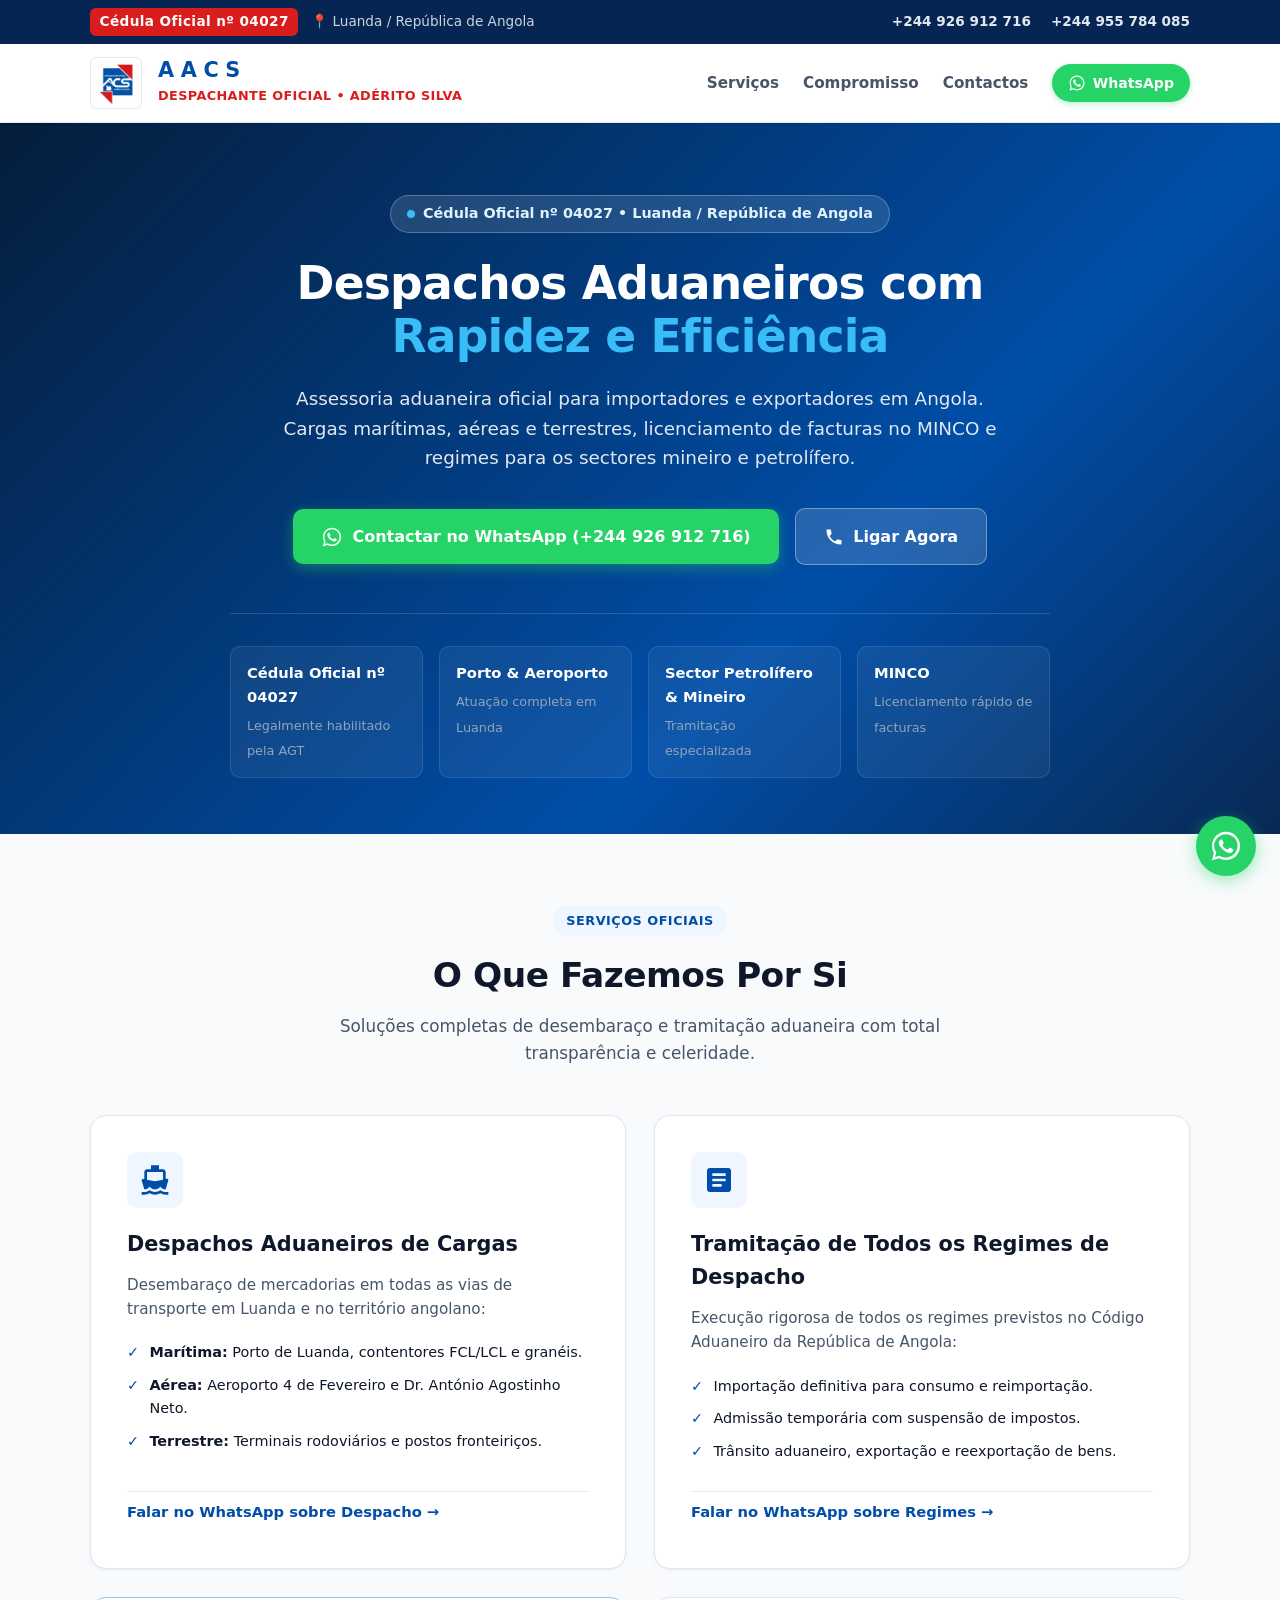
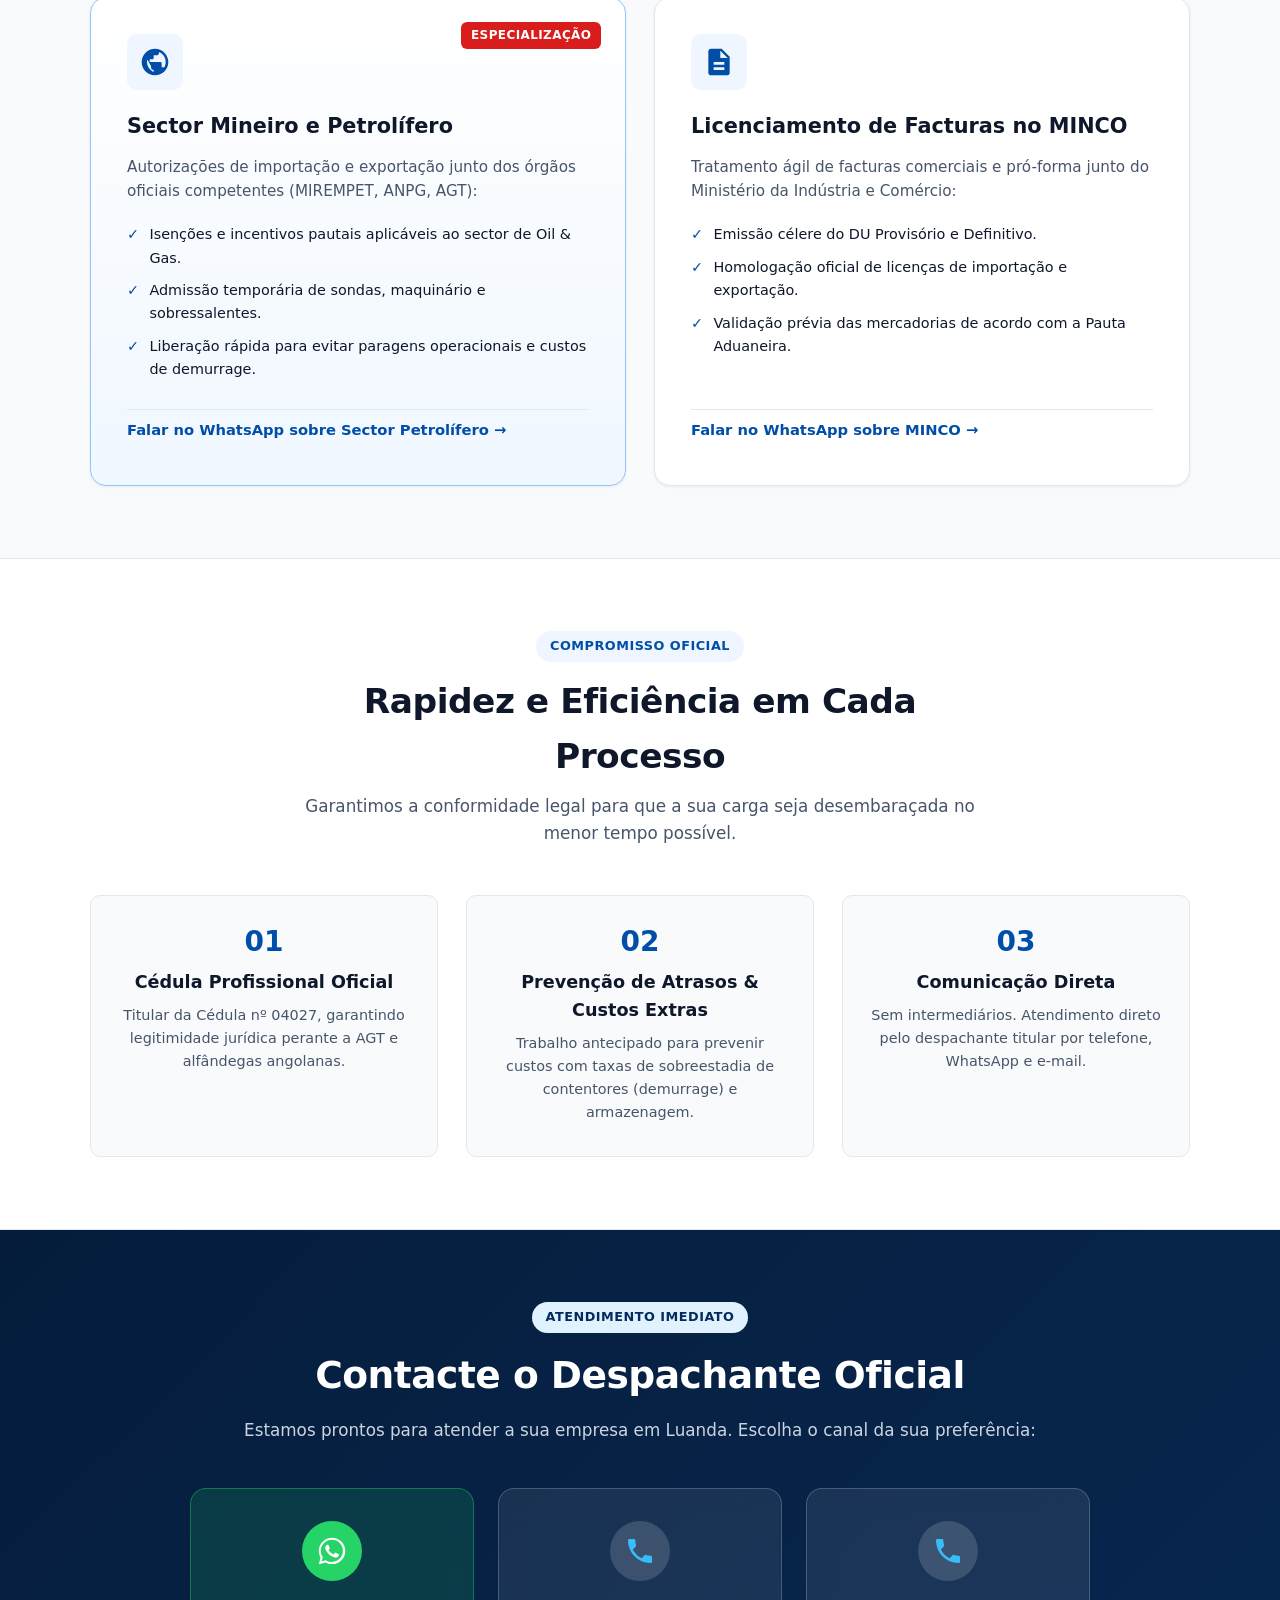
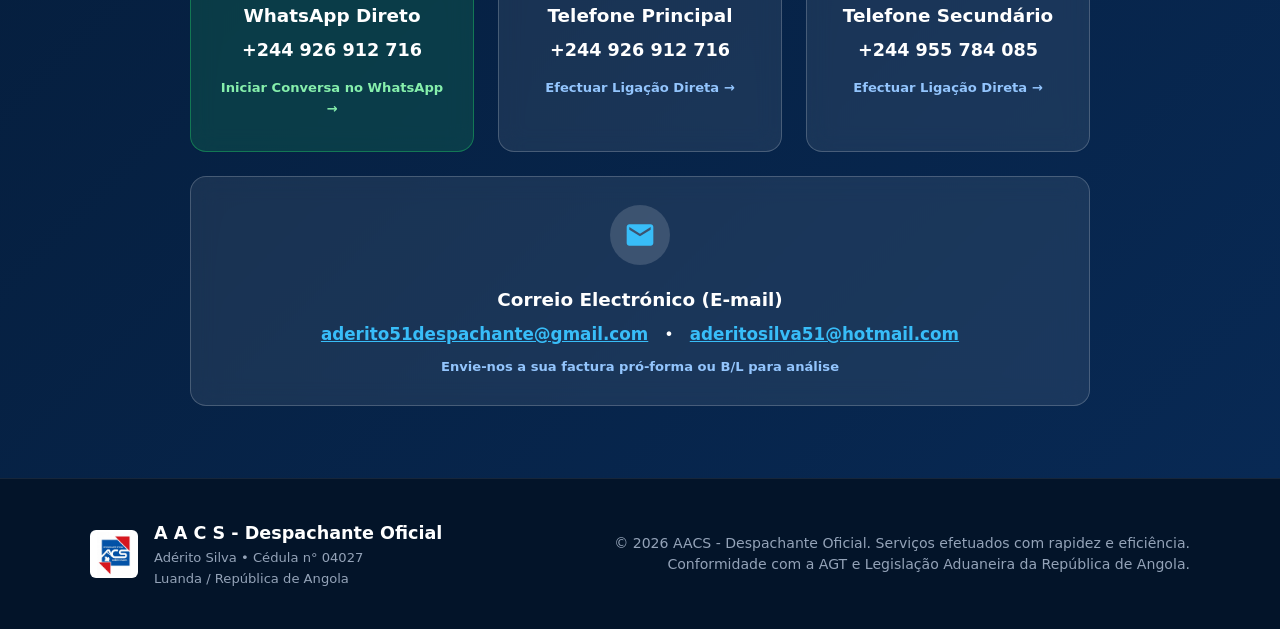
==== index.html @ 4095fba0 "Improve institutional site and mobile contact experience" ====
<!DOCTYPE html>
<html lang="pt-AO">
<head>
  <meta charset="UTF-8">
  <meta name="viewport" content="width=device-width, initial-scale=1.0">
  <meta http-equiv="X-UA-Compatible" content="IE=edge">
  
  <!-- SEO Meta Tags -->
  <title>AACS - Despachante Oficial Adérito Silva | Cédula nº 04027 | Luanda, Angola</title>
  <meta name="title" content="AACS - Despachante Oficial Adérito Silva | Cédula nº 04027 | Luanda, Angola">
  <meta name="description" content="AACS Despachante Oficial Adérito Silva (Cédula nº 04027) em Luanda, Angola. Despachos aduaneiros marítimos, aéreos e terrestres, licenciamento MINCO e sector petrolífero e mineiro. Serviços com rapidez e eficiência.">
  <meta name="keywords" content="despachante oficial luanda, despachante angola, aderito silva despachante, cedula 04027, desembaraço aduaneiro angola, licenciamento minco luanda, despacho maritimo porto luanda, despacho aereo luanda, sector petrolifero angola">
  <meta name="author" content="Adérito Silva - Despachante Oficial">
  <meta name="robots" content="index, follow">
  <meta name="theme-color" content="#072552">
  <link rel="canonical" href="https://aderitodespachante.vercel.app/">

  <!-- Open Graph / WhatsApp Preview -->
  <meta property="og:type" content="business.business">
  <meta property="og:url" content="https://aderitodespachante.vercel.app/">
  <meta property="og:title" content="AACS - Despachante Oficial Adérito Silva | Cédula nº 04027">
  <meta property="og:description" content="Despachos aduaneiros marítimos, aéreos e terrestres, licenciamento de facturas no MINCO e sector mineiro e petrolífero em Luanda, Angola.">
  <meta property="og:image" content="https://aderitodespachante.vercel.app/assets/images/logo.png">
  <meta property="og:image:alt" content="Logotipo AACS - Despachante Oficial Adérito Silva">
  <meta property="og:locale" content="pt_AO">

  <!-- Twitter / X Preview -->
  <meta name="twitter:card" content="summary_large_image">
  <meta name="twitter:title" content="AACS - Despachante Oficial Adérito Silva | Cédula nº 04027">
  <meta name="twitter:description" content="Despachos aduaneiros, licenciamento MINCO e apoio aos sectores mineiro e petrolífero em Angola.">
  <meta name="twitter:image" content="https://aderitodespachante.vercel.app/assets/images/logo.png">

  <!-- Favicon -->
  <link rel="icon" type="image/png" sizes="32x32" href="assets/images/favicon.png">
  <link rel="apple-touch-icon" sizes="180x180" href="assets/images/logo-192.png">

  <!-- Stylesheet -->
  <link rel="stylesheet" href="assets/css/styles.css">
  <script src="assets/js/main.js" defer></script>

  <!-- Schema.org JSON-LD for Local Search Ranking -->
  <script type="application/ld+json">
  {
    "@context": "https://schema.org",
    "@type": "ProfessionalService",
    "name": "AACS - Despachante Oficial Adérito Silva",
    "image": "https://aderitodespachante.vercel.app/assets/images/logo.png",
    "logo": "https://aderitodespachante.vercel.app/assets/images/logo.png",
    "@id": "https://aderitodespachante.vercel.app/#organization",
    "url": "https://aderitodespachante.vercel.app/",
    "telephone": ["+244926912716", "+244955784085"],
    "email": ["aderito51despachante@gmail.com", "aderitosilva51@hotmail.com"],
    "address": {
      "@type": "PostalAddress",
      "addressLocality": "Luanda",
      "addressCountry": "AO"
    },
    "hasCredential": {
      "@type": "EducationalOccupationalCredential",
      "credentialCategory": "Cédula Profissional Oficial de Despachante Aduaneiro",
      "identifier": "04027"
    }
  }
  </script>
</head>
<body>

  <a class="skip-link" href="#conteudo">Saltar para o conteúdo principal</a>

  <!-- Top Credential Bar -->
  <div class="top-bar">
    <div class="container">
      <div class="top-bar-left">
        <span class="badge-cedula">Cédula Oficial nº 04027</span>
        <span class="location-tag">📍 Luanda / República de Angola</span>
      </div>
      <div class="top-bar-right">
        <a href="tel:+244926912716" class="top-phone">+244 926 912 716</a>
        <a href="tel:+244955784085" class="top-phone">+244 955 784 085</a>
      </div>
    </div>
  </div>

  <!-- Header -->
  <header class="site-header">
    <div class="container">
      <div class="brand">
        <img src="assets/images/logo.png" alt="AACS Despachante Oficial" class="brand-logo">
        <div class="brand-text">
          <h1>A A C S</h1>
          <span class="brand-sub">Despachante Oficial • Adérito Silva</span>
        </div>
      </div>

      <nav class="nav" aria-label="Navegação principal">
        <a href="#servicos">Serviços</a>
        <a href="#diferenciais">Compromisso</a>
        <a href="#contactos">Contactos</a>
        <a href="https://wa.me/244926912716?text=Ol%C3%A1%20Sr.%20Ad%C3%A9rito%20Silva,%20gostaria%20de%20solicitar%20os%20seus%20servi%C3%A7os%20de%20despachante%20oficial." target="_blank" class="btn-whatsapp-nav" rel="noopener">
          <svg width="18" height="18" viewBox="0 0 24 24" fill="currentColor"><path d="M12.04 2c-5.46 0-9.91 4.45-9.91 9.91 0 1.75.46 3.45 1.32 4.95L2.05 22l5.25-1.38c1.45.79 3.08 1.21 4.74 1.21 5.46 0 9.91-4.45 9.91-9.91 0-2.65-1.03-5.14-2.9-7.01A9.816 9.816 0 0012.04 2zM12 20.25c-1.5 0-2.98-.4-4.28-1.16l-.31-.18-3.18.83.85-3.1-.2-.32a8.214 8.214 0 01-1.26-4.41c0-4.57 3.72-8.29 8.29-8.29 2.21 0 4.29.86 5.86 2.42 1.56 1.57 2.42 3.65 2.42 5.86 0 4.58-3.72 8.29-8.29 8.29zm4.55-6.2c-.25-.12-1.47-.72-1.7-.81-.23-.08-.39-.12-.56.12-.17.25-.64.81-.79.97-.14.17-.29.19-.54.06-.25-.12-1.05-.39-2-1.23-.74-.66-1.24-1.47-1.39-1.72-.14-.25-.02-.38.11-.51.11-.11.25-.29.37-.43.12-.14.17-.25.25-.41.08-.17.04-.31-.02-.43s-.56-1.34-.76-1.84c-.2-.48-.41-.42-.56-.43h-.48c-.17 0-.44.06-.67.31-.23.25-.88.86-.88 2.1 0 1.24.9 2.44 1.03 2.61.12.17 1.78 2.71 4.3 3.8.6.26 1.07.41 1.44.53.6.19 1.15.16 1.58.1.48-.07 1.47-.6 1.68-1.18.21-.58.21-1.07.15-1.18-.06-.11-.23-.17-.48-.29z"/></svg>
          <span>WhatsApp</span>
        </a>
      </nav>
    </div>
  </header>

  <!-- Hero Section: Direto, Oficial e Objetivo -->
  <main id="conteudo">
  <section class="hero">
    <div class="container hero-container">
      <div class="hero-badge">
        <span class="dot"></span> Cédula Oficial nº 04027 • Luanda / República de Angola
      </div>
      <h2 class="hero-title">
        Despachos Aduaneiros com <span class="highlight">Rapidez e Eficiência</span>
      </h2>
      <p class="hero-subtitle">
        Assessoria aduaneira oficial para importadores e exportadores em Angola. Cargas marítimas, aéreas e terrestres, licenciamento de facturas no MINCO e regimes para os sectores mineiro e petrolífero.
      </p>

      <!-- Immediate Contact Action Buttons -->
      <div class="hero-buttons">
        <a href="https://wa.me/244926912716?text=Ol%C3%A1%20Sr.%20Ad%C3%A9rito,%20gostaria%20de%20tratar%20de%20um%20despacho%20aduaneiro." target="_blank" class="btn btn-whatsapp" rel="noopener">
          <svg width="22" height="22" viewBox="0 0 24 24" fill="currentColor"><path d="M12.04 2c-5.46 0-9.91 4.45-9.91 9.91 0 1.75.46 3.45 1.32 4.95L2.05 22l5.25-1.38c1.45.79 3.08 1.21 4.74 1.21 5.46 0 9.91-4.45 9.91-9.91 0-2.65-1.03-5.14-2.9-7.01A9.816 9.816 0 0012.04 2zM12 20.25c-1.5 0-2.98-.4-4.28-1.16l-.31-.18-3.18.83.85-3.1-.2-.32a8.214 8.214 0 01-1.26-4.41c0-4.57 3.72-8.29 8.29-8.29 2.21 0 4.29.86 5.86 2.42 1.56 1.57 2.42 3.65 2.42 5.86 0 4.58-3.72 8.29-8.29 8.29zm4.55-6.2c-.25-.12-1.47-.72-1.7-.81-.23-.08-.39-.12-.56.12-.17.25-.64.81-.79.97-.14.17-.29.19-.54.06-.25-.12-1.05-.39-2-1.23-.74-.66-1.24-1.47-1.39-1.72-.14-.25-.02-.38.11-.51.11-.11.25-.29.37-.43.12-.14.17-.25.25-.41.08-.17.04-.31-.02-.43s-.56-1.34-.76-1.84c-.2-.48-.41-.42-.56-.43h-.48c-.17 0-.44.06-.67.31-.23.25-.88.86-.88 2.1 0 1.24.9 2.44 1.03 2.61.12.17 1.78 2.71 4.3 3.8.6.26 1.07.41 1.44.53.6.19 1.15.16 1.58.1.48-.07 1.47-.6 1.68-1.18.21-.58.21-1.07.15-1.18-.06-.11-.23-.17-.48-.29z"/></svg>
          <span>Contactar no WhatsApp (+244 926 912 716)</span>
        </a>
        <a href="tel:+244926912716" class="btn btn-call">
          <svg width="20" height="20" viewBox="0 0 24 24" fill="currentColor"><path d="M6.62 10.79a15.053 15.053 0 006.59 6.59l2.2-2.2c.27-.27.67-.36 1.02-.24 1.12.37 2.33.57 3.57.57.55 0 1 .45 1 1V20c0 .55-.45 1-1 1-9.39 0-17-7.61-17-17 0-.55.45-1 1-1h3.5c.55 0 1 .45 1 1 0 1.25.2 2.45.57 3.57.11.35.03.74-.25 1.02l-2.2 2.2z"/></svg>
          <span>Ligar Agora</span>
        </a>
      </div>

      <!-- Quick Trust Indicators -->
      <div class="hero-features-bar">
        <div class="feat-item">
          <strong>Cédula Oficial nº 04027</strong>
          <span>Legalmente habilitado pela AGT</span>
        </div>
        <div class="feat-item">
          <strong>Porto & Aeroporto</strong>
          <span>Atuação completa em Luanda</span>
        </div>
        <div class="feat-item">
          <strong>Sector Petrolífero & Mineiro</strong>
          <span>Tramitação especializada</span>
        </div>
        <div class="feat-item">
          <strong>MINCO</strong>
          <span>Licenciamento rápido de facturas</span>
        </div>
      </div>
    </div>
  </section>

  <!-- Serviços Oficiais -->
  <section id="servicos" class="services">
    <div class="container">
      <div class="section-title-wrap">
        <span class="tag">Serviços Oficiais</span>
        <h2>O Que Fazemos Por Si</h2>
        <p>Soluções completas de desembaraço e tramitação aduaneira com total transparência e celeridade.</p>
      </div>

      <div class="services-grid">
        <!-- 1. Despachos Aduaneiros de Cargas -->
        <div class="service-card">
          <div class="icon-box">
            <svg width="32" height="32" viewBox="0 0 24 24" fill="currentColor"><path d="M20 21c-1.39 0-2.78-.47-4-1.32-2.44 1.71-5.56 1.71-8 0C6.78 20.53 5.39 21 4 21H2v2h2c1.38 0 2.74-.35 4-.99 2.52 1.29 5.48 1.29 8 0 1.26.65 2.62.99 4 .99h2v-2h-2zM3.95 19H4c1.6 0 3.02-.88 4-2 .98 1.12 2.4 2 4 2s3.02-.88 4-2c.98 1.12 2.4 2 4 2h.05l1.89-6.68c.08-.26.06-.54-.06-.78s-.34-.42-.6-.47L20 11V6c0-1.1-.9-2-2-2h-3V1H9v3H6c-1.1 0-2 .9-2 2v5l-1.28.27c-.26.05-.48.23-.6.47s-.14.52-.06.78L3.95 19zM6 6h12v5.77l-6 1.2-6-1.2V6z"/></svg>
          </div>
          <h3>Despachos Aduaneiros de Cargas</h3>
          <p>
            Desembaraço de mercadorias em todas as vias de transporte em Luanda e no território angolano:
          </p>
          <ul class="check-list">
            <li><strong>Marítima:</strong> Porto de Luanda, contentores FCL/LCL e granéis.</li>
            <li><strong>Aérea:</strong> Aeroporto 4 de Fevereiro e Dr. António Agostinho Neto.</li>
            <li><strong>Terrestre:</strong> Terminais rodoviários e postos fronteiriços.</li>
          </ul>
          <a href="https://wa.me/244926912716?text=Ol%C3%A1%20Sr.%20Ad%C3%A9rito,%20preciso%20de%20despacho%20aduaneiro%20de%20carga." target="_blank" class="card-btn-whatsapp" rel="noopener">
            Falar no WhatsApp sobre Despacho &rarr;
          </a>
        </div>

        <!-- 2. Tramitação de Todos os Regimes -->
        <div class="service-card">
          <div class="icon-box">
            <svg width="32" height="32" viewBox="0 0 24 24" fill="currentColor"><path d="M19 3H5c-1.1 0-2 .9-2 2v14c0 1.1.9 2 2 2h14c1.1 0 2-.9 2-2V5c0-1.1-.9-2-2-2zm-5 14H7v-2h7v2zm3-4H7v-2h10v2zm0-4H7V7h10v2z"/></svg>
          </div>
          <h3>Tramitação de Todos os Regimes de Despacho</h3>
          <p>
            Execução rigorosa de todos os regimes previstos no Código Aduaneiro da República de Angola:
          </p>
          <ul class="check-list">
            <li>Importação definitiva para consumo e reimportação.</li>
            <li>Admissão temporária com suspensão de impostos.</li>
            <li>Trânsito aduaneiro, exportação e reexportação de bens.</li>
          </ul>
          <a href="https://wa.me/244926912716?text=Ol%C3%A1%20Sr.%20Ad%C3%A9rito,%20gostaria%20de%20orienta%C3%A7%C3%A3o%20sobre%20regimes%20aduaneiros." target="_blank" class="card-btn-whatsapp" rel="noopener">
            Falar no WhatsApp sobre Regimes &rarr;
          </a>
        </div>

        <!-- 3. Autorizações de Importação e Exportação (Sector Mineiro e Petrolífero) -->
        <div class="service-card featured">
          <div class="icon-box">
            <svg width="32" height="32" viewBox="0 0 24 24" fill="currentColor"><path d="M12 2C6.48 2 2 6.48 2 12s4.48 10 10 10 10-4.48 10-10S17.52 2 12 2zm1 17.93c-3.95-.49-7-3.85-7-7.93 0-.62.08-1.21.21-1.79L9 15v1c0 1.1.9 2 2 2v1.93zm6.9-2.54c-.26-.81-1-1.39-1.9-1.39h-1v-3c0-.55-.45-1-1-1H8v-2h2c.55 0 1-.45 1-1V7h2c1.1 0 2-.9 2-2v-.41c2.93 1.19 5 4.06 5 7.41 0 2.08-.8 3.97-2.1 5.39z"/></svg>
          </div>
          <span class="badge-featured">Especialização</span>
          <h3>Sector Mineiro e Petrolífero</h3>
          <p>
            Autorizações de importação e exportação junto dos órgãos oficiais competentes (MIREMPET, ANPG, AGT):
          </p>
          <ul class="check-list">
            <li>Isenções e incentivos pautais aplicáveis ao sector de Oil & Gas.</li>
            <li>Admissão temporária de sondas, maquinário e sobressalentes.</li>
            <li>Liberação rápida para evitar paragens operacionais e custos de demurrage.</li>
          </ul>
          <a href="https://wa.me/244926912716?text=Ol%C3%A1%20Sr.%20Ad%C3%A9rito,%20preciso%20de%20apoio%20aduaneiro%20para%20o%20sector%20petrol%C3%ADfero/mineiro." target="_blank" class="card-btn-whatsapp" rel="noopener">
            Falar no WhatsApp sobre Sector Petrolífero &rarr;
          </a>
        </div>

        <!-- 4. Licenciamento de Facturas no MINCO -->
        <div class="service-card">
          <div class="icon-box">
            <svg width="32" height="32" viewBox="0 0 24 24" fill="currentColor"><path d="M14 2H6c-1.1 0-1.99.9-1.99 2L4 20c0 1.1.89 2 1.99 2H18c1.1 0 2-.9 2-2V8l-6-6zm2 16H8v-2h8v2zm0-4H8v-2h8v2zm-3-5V3.5L18.5 9H13z"/></svg>
          </div>
          <h3>Licenciamento de Facturas no MINCO</h3>
          <p>
            Tratamento ágil de facturas comerciais e pró-forma junto do Ministério da Indústria e Comércio:
          </p>
          <ul class="check-list">
            <li>Emissão célere do DU Provisório e Definitivo.</li>
            <li>Homologação oficial de licenças de importação e exportação.</li>
            <li>Validação prévia das mercadorias de acordo com a Pauta Aduaneira.</li>
          </ul>
          <a href="https://wa.me/244926912716?text=Ol%C3%A1%20Sr.%20Ad%C3%A9rito,%20preciso%20de%20licenciar%20uma%20factura%20no%20MINCO." target="_blank" class="card-btn-whatsapp" rel="noopener">
            Falar no WhatsApp sobre MINCO &rarr;
          </a>
        </div>
      </div>
    </div>
  </section>

  <!-- Diferenciais / Compromisso com o Cliente -->
  <section id="diferenciais" class="commitment">
    <div class="container">
      <div class="section-title-wrap">
        <span class="tag">Compromisso Oficial</span>
        <h2>Rapidez e Eficiência em Cada Processo</h2>
        <p>Garantimos a conformidade legal para que a sua carga seja desembaraçada no menor tempo possível.</p>
      </div>

      <div class="commitment-grid">
        <div class="commit-item">
          <div class="num">01</div>
          <h4>Cédula Profissional Oficial</h4>
          <p>Titular da Cédula nº 04027, garantindo legitimidade jurídica perante a AGT e alfândegas angolanas.</p>
        </div>
        <div class="commit-item">
          <div class="num">02</div>
          <h4>Prevenção de Atrasos & Custos Extras</h4>
          <p>Trabalho antecipado para prevenir custos com taxas de sobreestadia de contentores (demurrage) e armazenagem.</p>
        </div>
        <div class="commit-item">
          <div class="num">03</div>
          <h4>Comunicação Direta</h4>
          <p>Sem intermediários. Atendimento direto pelo despachante titular por telefone, WhatsApp e e-mail.</p>
        </div>
      </div>
    </div>
  </section>

  <!-- Contactos Diretos -->
  <section id="contactos" class="contact-section">
    <div class="container">
      <div class="contact-box">
        <span class="tag-white">Atendimento Imediato</span>
        <h2>Contacte o Despachante Oficial</h2>
        <p class="contact-sub">
          Estamos prontos para atender a sua empresa em Luanda. Escolha o canal da sua preferência:
        </p>

        <div class="contact-cards-grid">
          <!-- WhatsApp Card -->
          <a href="https://wa.me/244926912716?text=Ol%C3%A1%20Sr.%20Ad%C3%A9rito,%20gostaria%20de%20solicitar%20os%20seus%20servi%C3%A7os%20de%20despachante." target="_blank" class="contact-card card-wa" rel="noopener">
            <div class="c-icon">
              <svg width="32" height="32" viewBox="0 0 24 24" fill="currentColor"><path d="M12.04 2c-5.46 0-9.91 4.45-9.91 9.91 0 1.75.46 3.45 1.32 4.95L2.05 22l5.25-1.38c1.45.79 3.08 1.21 4.74 1.21 5.46 0 9.91-4.45 9.91-9.91 0-2.65-1.03-5.14-2.9-7.01A9.816 9.816 0 0012.04 2zM12 20.25c-1.5 0-2.98-.4-4.28-1.16l-.31-.18-3.18.83.85-3.1-.2-.32a8.214 8.214 0 01-1.26-4.41c0-4.57 3.72-8.29 8.29-8.29 2.21 0 4.29.86 5.86 2.42 1.56 1.57 2.42 3.65 2.42 5.86 0 4.58-3.72 8.29-8.29 8.29zm4.55-6.2c-.25-.12-1.47-.72-1.7-.81-.23-.08-.39-.12-.56.12-.17.25-.64.81-.79.97-.14.17-.29.19-.54.06-.25-.12-1.05-.39-2-1.23-.74-.66-1.24-1.47-1.39-1.72-.14-.25-.02-.38.11-.51.11-.11.25-.29.37-.43.12-.14.17-.25.25-.41.08-.17.04-.31-.02-.43s-.56-1.34-.76-1.84c-.2-.48-.41-.42-.56-.43h-.48c-.17 0-.44.06-.67.31-.23.25-.88.86-.88 2.1 0 1.24.9 2.44 1.03 2.61.12.17 1.78 2.71 4.3 3.8.6.26 1.07.41 1.44.53.6.19 1.15.16 1.58.1.48-.07 1.47-.6 1.68-1.18.21-.58.21-1.07.15-1.18-.06-.11-.23-.17-.48-.29z"/></svg>
            </div>
            <h4>WhatsApp Direto</h4>
            <span class="c-val">+244 926 912 716</span>
            <span class="c-action">Iniciar Conversa no WhatsApp &rarr;</span>
          </a>

          <!-- Telefone Principal -->
          <a href="tel:+244926912716" class="contact-card">
            <div class="c-icon">
              <svg width="32" height="32" viewBox="0 0 24 24" fill="currentColor"><path d="M6.62 10.79a15.053 15.053 0 006.59 6.59l2.2-2.2c.27-.27.67-.36 1.02-.24 1.12.37 2.33.57 3.57.57.55 0 1 .45 1 1V20c0 .55-.45 1-1 1-9.39 0-17-7.61-17-17 0-.55.45-1 1-1h3.5c.55 0 1 .45 1 1 0 1.25.2 2.45.57 3.57.11.35.03.74-.25 1.02l-2.2 2.2z"/></svg>
            </div>
            <h4>Telefone Principal</h4>
            <span class="c-val">+244 926 912 716</span>
            <span class="c-action">Efectuar Ligação Direta &rarr;</span>
          </a>

          <!-- Telefone Secundário -->
          <a href="tel:+244955784085" class="contact-card">
            <div class="c-icon">
              <svg width="32" height="32" viewBox="0 0 24 24" fill="currentColor"><path d="M6.62 10.79a15.053 15.053 0 006.59 6.59l2.2-2.2c.27-.27.67-.36 1.02-.24 1.12.37 2.33.57 3.57.57.55 0 1 .45 1 1V20c0 .55-.45 1-1 1-9.39 0-17-7.61-17-17 0-.55.45-1 1-1h3.5c.55 0 1 .45 1 1 0 1.25.2 2.45.57 3.57.11.35.03.74-.25 1.02l-2.2 2.2z"/></svg>
            </div>
            <h4>Telefone Secundário</h4>
            <span class="c-val">+244 955 784 085</span>
            <span class="c-action">Efectuar Ligação Direta &rarr;</span>
          </a>

          <!-- E-mails -->
          <div class="contact-card full-width">
            <div class="c-icon">
              <svg width="32" height="32" viewBox="0 0 24 24" fill="currentColor"><path d="M20 4H4c-1.1 0-1.99.9-1.99 2L2 18c0 1.1.9 2 2 2h16c1.1 0 2-.9 2-2V6c0-1.1-.9-2-2-2zm0 4l-8 5-8-5V6l8 5 8-5v2z"/></svg>
            </div>
            <h4>Correio Electrónico (E-mail)</h4>
            <div class="email-links">
              <a href="mailto:aderito51despachante@gmail.com">aderito51despachante@gmail.com</a>
              <span>•</span>
              <a href="mailto:aderitosilva51@hotmail.com">aderitosilva51@hotmail.com</a>
            </div>
            <span class="c-action">Envie-nos a sua factura pró-forma ou B/L para análise</span>
          </div>
        </div>
      </div>
    </div>
  </section>
  </main>

  <!-- Footer -->
  <footer class="footer">
    <div class="container footer-content">
      <div class="footer-brand">
        <img src="assets/images/logo.png" alt="AACS" class="footer-logo">
        <div>
          <h3>A A C S - Despachante Oficial</h3>
          <p>Adérito Silva • Cédula n° 04027</p>
          <p>Luanda / República de Angola</p>
        </div>
      </div>
      <div class="footer-copy">
        <p>&copy; 2026 AACS - Despachante Oficial. Serviços efetuados com rapidez e eficiência.</p>
        <p>Conformidade com a AGT e Legislação Aduaneira da República de Angola.</p>
      </div>
    </div>
  </footer>

  <!-- Floating WhatsApp Action Button -->
  <a href="https://wa.me/244926912716?text=Ol%C3%A1%20Sr.%20Ad%C3%A9rito,%20gostaria%20de%20informa%C3%A7%C3%B5es%20sobre%20despacho%20aduaneiro." target="_blank" class="float-wa" aria-label="WhatsApp Despachante Oficial" rel="noopener">
    <svg width="34" height="34" viewBox="0 0 24 24" fill="currentColor"><path d="M12.04 2c-5.46 0-9.91 4.45-9.91 9.91 0 1.75.46 3.45 1.32 4.95L2.05 22l5.25-1.38c1.45.79 3.08 1.21 4.74 1.21 5.46 0 9.91-4.45 9.91-9.91 0-2.65-1.03-5.14-2.9-7.01A9.816 9.816 0 0012.04 2zM12 20.25c-1.5 0-2.98-.4-4.28-1.16l-.31-.18-3.18.83.85-3.1-.2-.32a8.214 8.214 0 01-1.26-4.41c0-4.57 3.72-8.29 8.29-8.29 2.21 0 4.29.86 5.86 2.42 1.56 1.57 2.42 3.65 2.42 5.86 0 4.58-3.72 8.29-8.29 8.29zm4.55-6.2c-.25-.12-1.47-.72-1.7-.81-.23-.08-.39-.12-.56.12-.17.25-.64.81-.79.97-.14.17-.29.19-.54.06-.25-.12-1.05-.39-2-1.23-.74-.66-1.24-1.47-1.39-1.72-.14-.25-.02-.38.11-.51.11-.11.25-.29.37-.43.12-.14.17-.25.25-.41.08-.17.04-.31-.02-.43s-.56-1.34-.76-1.84c-.2-.48-.41-.42-.56-.43h-.48c-.17 0-.44.06-.67.31-.23.25-.88.86-.88 2.1 0 1.24.9 2.44 1.03 2.61.12.17 1.78 2.71 4.3 3.8.6.26 1.07.41 1.44.53.6.19 1.15.16 1.58.1.48-.07 1.47-.6 1.68-1.18.21-.58.21-1.07.15-1.18-.06-.11-.23-.17-.48-.29z"/></svg>
    <span class="float-tooltip">Falar com o Despachante</span>
  </a>

</body>
</html>
---- assets/css/styles.css ----
/* ==========================================================================
   AACS - Despachante Oficial (Adérito Silva) - Cédula nº 04027
   Design Limpo, Executivo, Rápido e Focado em Contratação Direta
   ========================================================================== */

:root {
  --primary: #004ea8;
  --primary-dark: #072552;
  --primary-light: #eff6ff;
  --accent-red: #d91d1d;
  --whatsapp: #25d366;
  --whatsapp-hover: #1eb857;
  
  --text-main: #0f172a;
  --text-muted: #475569;
  --text-light: #64748b;
  
  --bg-page: #f8fafc;
  --bg-card: #ffffff;
  --border: #e2e8f0;
  
  --shadow-sm: 0 1px 3px rgba(0, 0, 0, 0.07);
  --shadow-md: 0 4px 6px -1px rgba(0, 0, 0, 0.08), 0 2px 4px -2px rgba(0, 0, 0, 0.06);
  --shadow-lg: 0 10px 15px -3px rgba(0, 0, 0, 0.08), 0 4px 6px -4px rgba(0, 0, 0, 0.05);
  
  --radius-sm: 6px;
  --radius-md: 10px;
  --radius-lg: 16px;
  --radius-full: 9999px;
  
  --font-family: system-ui, -apple-system, BlinkMacSystemFont, 'Segoe UI', Roboto, Helvetica, Arial, sans-serif;
  --transition: all 0.2s ease-in-out;
}

*, *::before, *::after {
  box-sizing: border-box;
  margin: 0;
  padding: 0;
}

html {
  scroll-behavior: smooth;
  font-size: 16px;
}

body {
  font-family: var(--font-family);
  background-color: var(--bg-page);
  color: var(--text-main);
  line-height: 1.6;
  -webkit-font-smoothing: antialiased;
}

.skip-link {
  position: fixed;
  top: 0.75rem;
  left: 0.75rem;
  z-index: 10000;
  padding: 0.65rem 1rem;
  border-radius: var(--radius-sm);
  background: #ffffff;
  color: var(--primary-dark);
  font-weight: 700;
  box-shadow: var(--shadow-md);
  transform: translateY(-150%);
  transition: transform 0.2s ease;
}

.skip-link:focus {
  transform: translateY(0);
}

a:focus-visible {
  outline: 3px solid #fbbf24;
  outline-offset: 3px;
}

a {
  color: inherit;
  text-decoration: none;
}

ul {
  list-style: none;
}

.container {
  width: 100%;
  max-width: 1140px;
  margin: 0 auto;
  padding: 0 1.25rem;
}

/* ==========================================================================
   Top Credential Bar
   ========================================================================== */

.top-bar {
  background-color: var(--primary-dark);
  color: #ffffff;
  font-size: 0.85rem;
  padding: 0.5rem 0;
}

.top-bar .container {
  display: flex;
  justify-content: space-between;
  align-items: center;
  flex-wrap: wrap;
  gap: 0.5rem;
}

.top-bar-left {
  display: flex;
  align-items: center;
  gap: 0.8rem;
  flex-wrap: wrap;
}

.badge-cedula {
  background-color: var(--accent-red);
  color: #ffffff;
  padding: 0.2rem 0.6rem;
  border-radius: var(--radius-sm);
  font-weight: 700;
  letter-spacing: 0.4px;
}

.location-tag {
  color: #cbd5e1;
}

.top-bar-right {
  display: flex;
  align-items: center;
  gap: 1.25rem;
}

.top-phone {
  color: #e2e8f0;
  font-weight: 600;
  transition: var(--transition);
}

.top-phone:hover {
  color: #ffffff;
  text-decoration: underline;
}

/* ==========================================================================
   Site Header & Brand
   ========================================================================== */

.site-header {
  background: #ffffff;
  border-bottom: 1px solid var(--border);
  position: sticky;
  top: 0;
  z-index: 999;
  box-shadow: var(--shadow-sm);
}

.site-header .container {
  display: flex;
  justify-content: space-between;
  align-items: center;
  padding-top: 0.8rem;
  padding-bottom: 0.8rem;
}

.brand {
  display: flex;
  align-items: center;
  gap: 1rem;
}

.brand-logo {
  width: 52px;
  height: 52px;
  object-fit: contain;
  background: #fff;
  border: 1px solid var(--border);
  border-radius: var(--radius-sm);
  padding: 2px;
}

.brand-text h1 {
  font-size: 1.3rem;
  font-weight: 800;
  color: var(--primary);
  line-height: 1.1;
  letter-spacing: -0.3px;
}

.brand-sub {
  font-size: 0.8rem;
  font-weight: 700;
  color: var(--accent-red);
  text-transform: uppercase;
  letter-spacing: 0.4px;
}

.nav {
  display: flex;
  align-items: center;
  gap: 1.5rem;
}

.nav a {
  font-size: 0.95rem;
  font-weight: 600;
  color: var(--text-muted);
  transition: var(--transition);
}

.nav a:hover {
  color: var(--primary);
}

.btn-whatsapp-nav {
  display: inline-flex;
  align-items: center;
  gap: 0.4rem;
  background-color: var(--whatsapp);
  color: #ffffff !important;
  padding: 0.5rem 1rem;
  border-radius: var(--radius-full);
  font-weight: 700 !important;
  font-size: 0.88rem !important;
  box-shadow: 0 2px 6px rgba(37, 211, 102, 0.3);
  transition: var(--transition);
}

.btn-whatsapp-nav:hover {
  background-color: var(--whatsapp-hover);
  transform: translateY(-1px);
}

/* ==========================================================================
   Hero Section
   ========================================================================== */

.hero {
  background: linear-gradient(135deg, #051d3b 0%, #004ea8 65%, #082954 100%);
  color: #ffffff;
  padding: 4.5rem 0 3.5rem;
  text-align: center;
}

.hero-container {
  max-width: 860px;
}

.hero-badge {
  display: inline-flex;
  align-items: center;
  gap: 0.5rem;
  background: rgba(255, 255, 255, 0.12);
  border: 1px solid rgba(255, 255, 255, 0.25);
  padding: 0.4rem 1rem;
  border-radius: var(--radius-full);
  font-size: 0.9rem;
  font-weight: 600;
  color: #e0f2fe;
  margin-bottom: 1.5rem;
}

.hero-badge .dot {
  width: 8px;
  height: 8px;
  background-color: #38bdf8;
  border-radius: 50%;
}

.hero-title {
  font-size: 2.85rem;
  font-weight: 800;
  line-height: 1.18;
  letter-spacing: -0.8px;
  margin-bottom: 1.25rem;
}

.hero-title .highlight {
  color: #38bdf8;
}

.hero-subtitle {
  font-size: 1.15rem;
  color: #e2e8f0;
  line-height: 1.6;
  margin: 0 auto 2.25rem;
  max-width: 720px;
}

.hero-buttons {
  display: flex;
  justify-content: center;
  align-items: center;
  gap: 1rem;
  flex-wrap: wrap;
  margin-bottom: 3rem;
}

.btn {
  display: inline-flex;
  align-items: center;
  justify-content: center;
  gap: 0.6rem;
  padding: 0.9rem 1.75rem;
  border-radius: var(--radius-md);
  font-size: 1rem;
  font-weight: 700;
  cursor: pointer;
  transition: var(--transition);
}

.btn-whatsapp {
  background-color: var(--whatsapp);
  color: #ffffff;
  box-shadow: 0 4px 14px rgba(37, 211, 102, 0.4);
}

.btn-whatsapp:hover {
  background-color: var(--whatsapp-hover);
  transform: translateY(-2px);
  box-shadow: 0 6px 20px rgba(37, 211, 102, 0.5);
}

.btn-call {
  background-color: rgba(255, 255, 255, 0.15);
  color: #ffffff;
  border: 1px solid rgba(255, 255, 255, 0.35);
  backdrop-filter: blur(8px);
}

.btn-call:hover {
  background-color: rgba(255, 255, 255, 0.25);
  transform: translateY(-2px);
}

.hero-features-bar {
  display: grid;
  grid-template-columns: repeat(4, 1fr);
  gap: 1rem;
  border-top: 1px solid rgba(255, 255, 255, 0.15);
  padding-top: 2rem;
  text-align: left;
}

.feat-item {
  background: rgba(255, 255, 255, 0.06);
  padding: 0.9rem 1rem;
  border-radius: var(--radius-md);
  border: 1px solid rgba(255, 255, 255, 0.1);
}

.feat-item strong {
  display: block;
  font-size: 0.92rem;
  color: #ffffff;
  margin-bottom: 0.2rem;
}

.feat-item span {
  font-size: 0.8rem;
  color: #94a3b8;
}

/* ==========================================================================
   Section Headers
   ========================================================================== */

section {
  padding: 4.5rem 0;
}

.section-title-wrap {
  text-align: center;
  max-width: 680px;
  margin: 0 auto 3rem;
}

.tag {
  display: inline-block;
  font-size: 0.8rem;
  font-weight: 700;
  color: var(--primary);
  background-color: var(--primary-light);
  padding: 0.3rem 0.85rem;
  border-radius: var(--radius-full);
  margin-bottom: 0.75rem;
  text-transform: uppercase;
  letter-spacing: 0.5px;
}

.tag-white {
  display: inline-block;
  font-size: 0.8rem;
  font-weight: 700;
  color: #032b5e;
  background-color: #e0f2fe;
  padding: 0.3rem 0.85rem;
  border-radius: var(--radius-full);
  margin-bottom: 0.75rem;
  text-transform: uppercase;
  letter-spacing: 0.5px;
}

.section-title-wrap h2 {
  font-size: 2.15rem;
  font-weight: 800;
  letter-spacing: -0.5px;
  margin-bottom: 0.6rem;
}

.section-title-wrap p {
  font-size: 1.05rem;
  color: var(--text-muted);
}

/* ==========================================================================
   Services Grid
   ========================================================================== */

.services-grid {
  display: grid;
  grid-template-columns: repeat(2, 1fr);
  gap: 1.75rem;
}

.service-card {
  background: var(--bg-card);
  border: 1px solid var(--border);
  border-radius: var(--radius-lg);
  padding: 2.25rem;
  box-shadow: var(--shadow-sm);
  display: flex;
  flex-direction: column;
  transition: var(--transition);
  position: relative;
}

.service-card:hover {
  transform: translateY(-4px);
  box-shadow: var(--shadow-lg);
  border-color: var(--primary);
}

.service-card.featured {
  border-color: #93c5fd;
  background: linear-gradient(180deg, #ffffff 0%, #f0f7ff 100%);
}

.badge-featured {
  position: absolute;
  top: 1.5rem;
  right: 1.5rem;
  background: var(--accent-red);
  color: #fff;
  font-size: 0.75rem;
  font-weight: 700;
  padding: 0.25rem 0.6rem;
  border-radius: var(--radius-sm);
  text-transform: uppercase;
  letter-spacing: 0.4px;
}

.icon-box {
  width: 56px;
  height: 56px;
  border-radius: var(--radius-md);
  background: var(--primary-light);
  color: var(--primary);
  display: flex;
  align-items: center;
  justify-content: center;
  margin-bottom: 1.25rem;
}

.service-card h3 {
  font-size: 1.3rem;
  font-weight: 800;
  margin-bottom: 0.75rem;
  color: var(--text-main);
}

.service-card p {
  color: var(--text-muted);
  font-size: 0.95rem;
  margin-bottom: 1.25rem;
}

.check-list {
  display: flex;
  flex-direction: column;
  gap: 0.6rem;
  margin-bottom: 1.75rem;
  flex: 1;
}

.check-list li {
  font-size: 0.9rem;
  color: var(--text-main);
  position: relative;
  padding-left: 1.4rem;
}

.check-list li::before {
  content: '✓';
  position: absolute;
  left: 0;
  color: var(--primary);
  font-weight: 800;
}

.card-btn-whatsapp {
  display: inline-flex;
  align-items: center;
  gap: 0.4rem;
  font-weight: 700;
  font-size: 0.92rem;
  color: var(--primary);
  padding: 0.5rem 0;
  border-top: 1px solid var(--border);
  transition: var(--transition);
}

.card-btn-whatsapp:hover {
  color: var(--primary-dark);
  gap: 0.6rem;
}

/* ==========================================================================
   Commitment / Diferenciais
   ========================================================================== */

.commitment {
  background-color: #ffffff;
  border-top: 1px solid var(--border);
  border-bottom: 1px solid var(--border);
}

.commitment-grid {
  display: grid;
  grid-template-columns: repeat(3, 1fr);
  gap: 1.75rem;
}

.commit-item {
  background: var(--bg-page);
  border: 1px solid var(--border);
  border-radius: var(--radius-md);
  padding: 2rem 1.5rem;
  text-align: center;
}

.commit-item .num {
  font-size: 1.75rem;
  font-weight: 800;
  color: var(--primary);
  line-height: 1;
  margin-bottom: 0.75rem;
}

.commit-item h4 {
  font-size: 1.1rem;
  font-weight: 750;
  margin-bottom: 0.5rem;
}

.commit-item p {
  font-size: 0.9rem;
  color: var(--text-muted);
}

/* ==========================================================================
   Contact Section
   ========================================================================== */

.contact-section {
  background: linear-gradient(135deg, #051d3b 0%, #082954 100%);
  color: #ffffff;
}

.contact-box {
  text-align: center;
  max-width: 900px;
  margin: 0 auto;
}

.contact-box h2 {
  font-size: 2.35rem;
  font-weight: 800;
  letter-spacing: -0.5px;
  margin-bottom: 0.75rem;
}

.contact-sub {
  font-size: 1.05rem;
  color: #cbd5e1;
  margin-bottom: 2.75rem;
}

.contact-cards-grid {
  display: grid;
  grid-template-columns: repeat(3, 1fr);
  gap: 1.5rem;
}

.contact-card {
  background: rgba(255, 255, 255, 0.08);
  backdrop-filter: blur(12px);
  border: 1px solid rgba(255, 255, 255, 0.2);
  border-radius: var(--radius-lg);
  padding: 2rem 1.5rem;
  display: flex;
  flex-direction: column;
  align-items: center;
  text-align: center;
  transition: var(--transition);
  color: #ffffff;
}

.contact-card:hover {
  background: rgba(255, 255, 255, 0.16);
  transform: translateY(-4px);
  border-color: rgba(255, 255, 255, 0.4);
}

.contact-card.card-wa {
  background: rgba(37, 211, 102, 0.15);
  border-color: rgba(37, 211, 102, 0.4);
}

.contact-card.card-wa:hover {
  background: rgba(37, 211, 102, 0.25);
  border-color: rgba(37, 211, 102, 0.7);
}

.contact-card.card-wa .c-icon {
  background: var(--whatsapp);
  color: #ffffff;
}

.c-icon {
  width: 60px;
  height: 60px;
  border-radius: 50%;
  background: rgba(255, 255, 255, 0.15);
  color: #38bdf8;
  display: flex;
  align-items: center;
  justify-content: center;
  margin-bottom: 1.25rem;
}

.contact-card h4 {
  font-size: 1.15rem;
  font-weight: 750;
  margin-bottom: 0.4rem;
}

.contact-card .c-val {
  font-size: 1.1rem;
  font-weight: 800;
  color: #ffffff;
  margin-bottom: 0.8rem;
}

.contact-card .c-action {
  font-size: 0.82rem;
  font-weight: 600;
  color: #93c5fd;
}

.contact-card.card-wa .c-action {
  color: #86efac;
}

.contact-card.full-width {
  grid-column: span 3;
  padding: 1.75rem 1.5rem;
}

.email-links {
  display: flex;
  align-items: center;
  justify-content: center;
  gap: 1rem;
  flex-wrap: wrap;
  margin-bottom: 0.5rem;
}

.email-links a {
  font-size: 1.05rem;
  font-weight: 700;
  color: #38bdf8;
  text-decoration: underline;
}

.email-links a:hover {
  color: #ffffff;
}

/* ==========================================================================
   Footer
   ========================================================================== */

.footer {
  background: #031429;
  color: #94a3b8;
  padding: 2.5rem 0;
  font-size: 0.88rem;
  border-top: 1px solid rgba(255, 255, 255, 0.08);
}

.footer-content {
  display: flex;
  justify-content: space-between;
  align-items: center;
  flex-wrap: wrap;
  gap: 1.5rem;
}

.footer-brand {
  display: flex;
  align-items: center;
  gap: 1rem;
}

.footer-logo {
  width: 48px;
  height: 48px;
  object-fit: contain;
  background: #fff;
  border-radius: var(--radius-sm);
  padding: 2px;
}

.footer-brand h3 {
  font-size: 1.1rem;
  color: #ffffff;
  font-weight: 800;
}

.footer-brand p {
  font-size: 0.82rem;
  color: #94a3b8;
}

.footer-copy {
  text-align: right;
  line-height: 1.5;
}

/* ==========================================================================
   Floating WhatsApp Button
   ========================================================================== */

.float-wa {
  position: fixed;
  bottom: 24px;
  right: 24px;
  width: 60px;
  height: 60px;
  border-radius: var(--radius-full);
  background-color: var(--whatsapp);
  color: #ffffff;
  display: flex;
  align-items: center;
  justify-content: center;
  box-shadow: 0 4px 16px rgba(37, 211, 102, 0.45);
  z-index: 9999;
  transition: transform 0.25s ease, box-shadow 0.25s ease;
}

.float-wa:hover {
  transform: scale(1.08);
  box-shadow: 0 6px 20px rgba(37, 211, 102, 0.65);
}

.float-tooltip {
  position: absolute;
  right: 70px;
  background-color: #0f172a;
  color: #ffffff;
  padding: 0.4rem 0.8rem;
  border-radius: var(--radius-sm);
  font-size: 0.8rem;
  font-weight: 600;
  white-space: nowrap;
  pointer-events: none;
  opacity: 0;
  transform: translateX(10px);
  transition: var(--transition);
}

.float-wa:hover .float-tooltip {
  opacity: 1;
  transform: translateX(0);
}

/* ==========================================================================
   Responsive
   ========================================================================== */

@media (max-width: 900px) {
  .hero-title {
    font-size: 2.25rem;
  }

  .hero-features-bar {
    grid-template-columns: repeat(2, 1fr);
  }

  .services-grid {
    grid-template-columns: 1fr;
  }

  .commitment-grid {
    grid-template-columns: 1fr;
  }

  .contact-cards-grid {
    grid-template-columns: 1fr;
  }

  .contact-card.full-width {
    grid-column: span 1;
  }

  .footer-copy {
    text-align: left;
  }
}

@media (max-width: 600px) {
  .top-bar .container {
    flex-direction: column;
    text-align: center;
  }

  .hero-features-bar {
    grid-template-columns: 1fr;
  }

  .hero-title {
    font-size: 1.85rem;
  }

  .btn {
    width: 100%;
  }

  .brand {
    gap: 0.65rem;
  }

  .brand-logo {
    width: 44px;
    height: 44px;
  }

  .brand-sub {
    display: none;
  }

  .nav {
    gap: 0;
  }

  .nav > a:not(.btn-whatsapp-nav) {
    display: none;
  }

  .btn-whatsapp-nav {
    padding: 0.55rem 0.8rem;
  }

  .btn-whatsapp-nav span {
    font-size: 0;
  }

  .btn-whatsapp-nav span::after {
    content: 'Contactar';
    font-size: 0.82rem;
  }

  .hero {
    padding-top: 3.25rem;
  }

  .service-card {
    padding: 1.5rem;
  }

  .contact-box h2,
  .section-title-wrap h2 {
    font-size: 1.75rem;
  }

  .email-links {
    overflow-wrap: anywhere;
  }

  .float-wa {
    right: 16px;
    bottom: 16px;
  }
}

@media (prefers-reduced-motion: reduce) {
  html {
    scroll-behavior: auto;
  }

  *, *::before, *::after {
    scroll-behavior: auto !important;
    transition-duration: 0.01ms !important;
  }
}
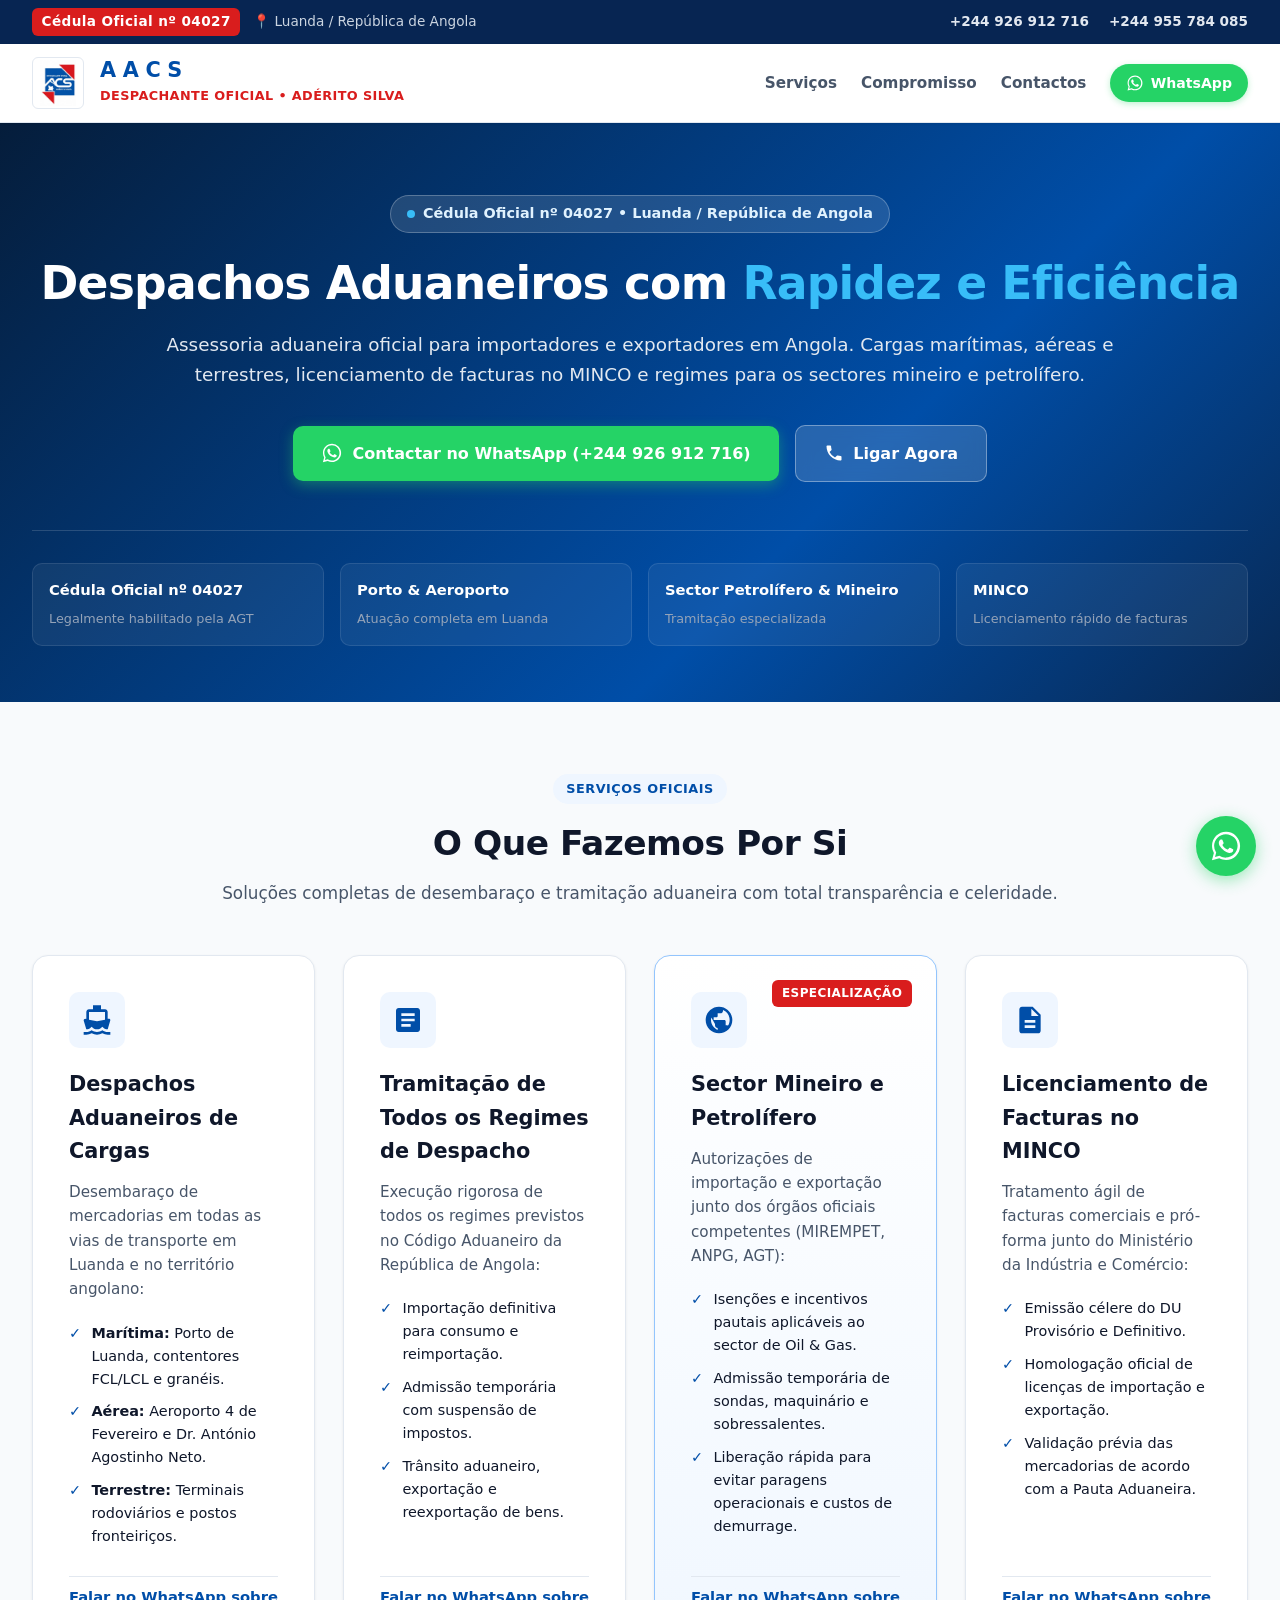
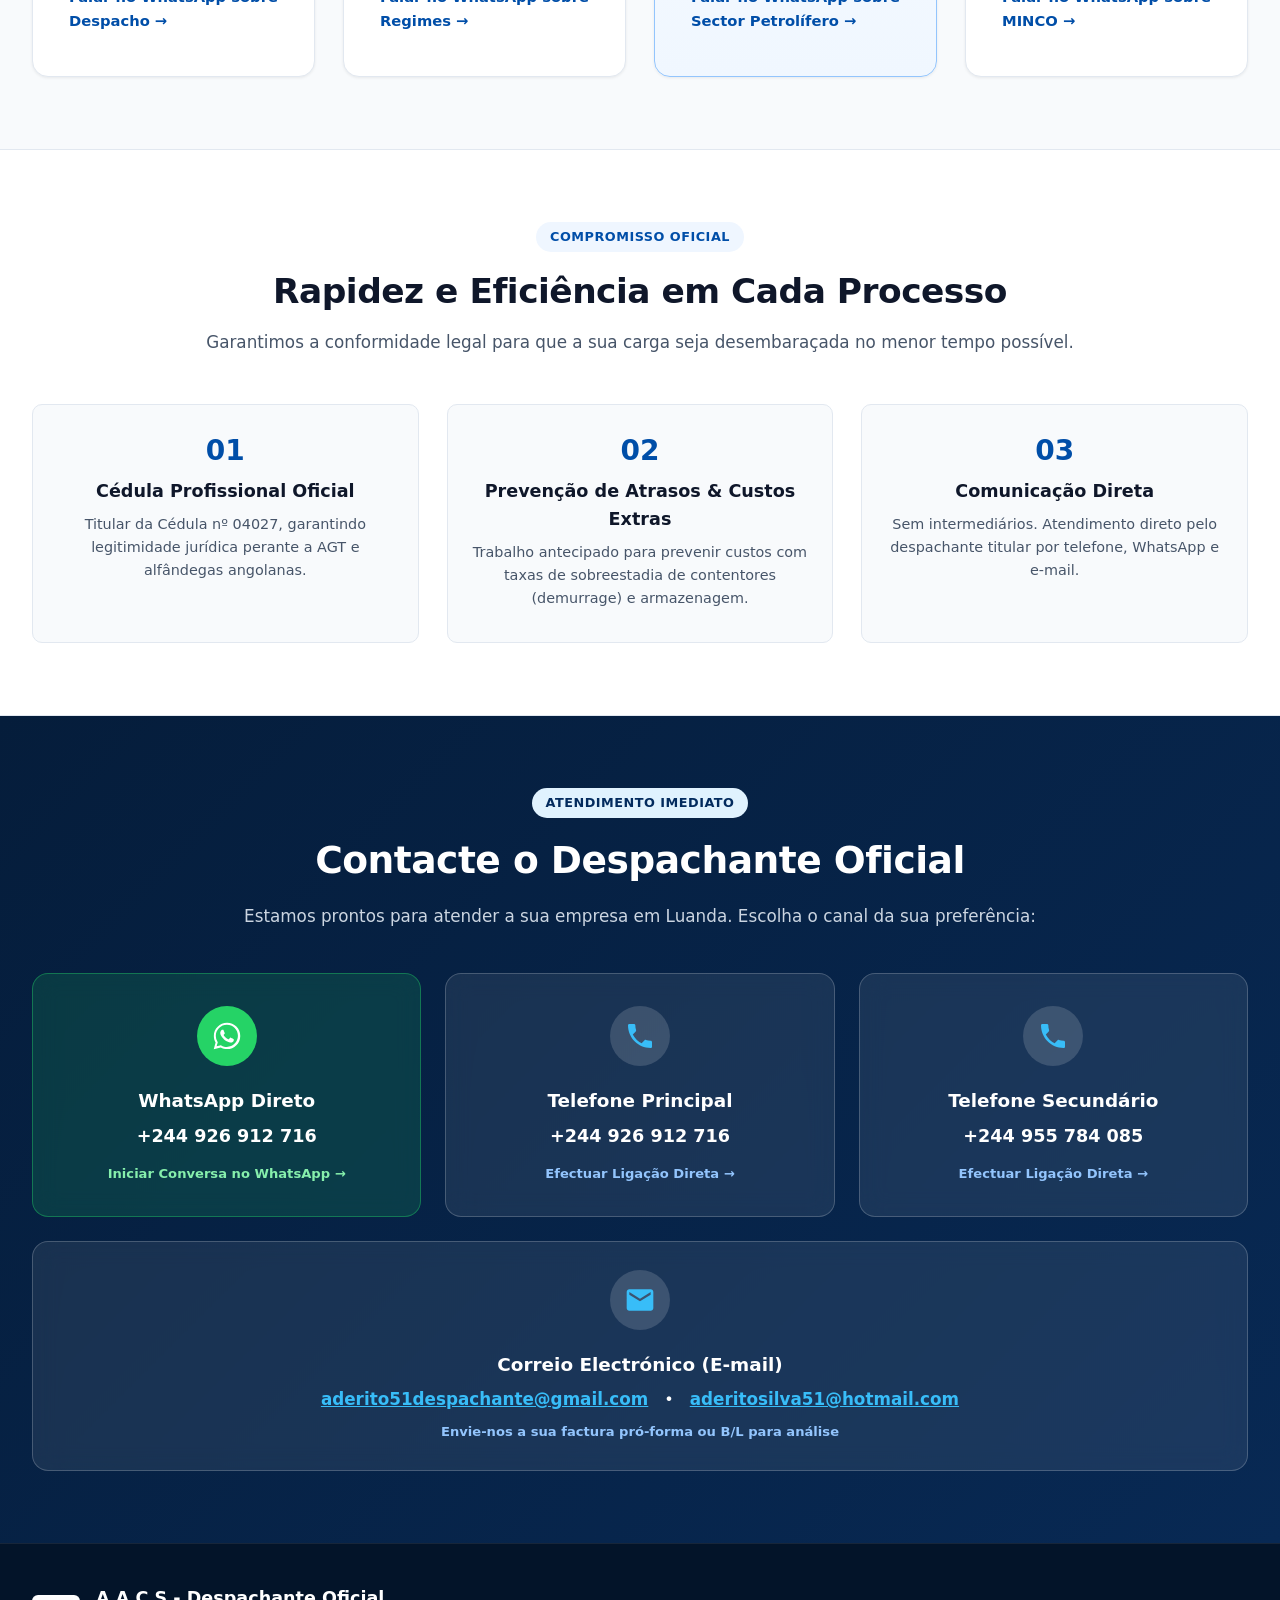
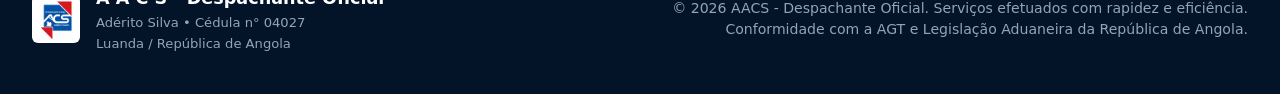
==== commit 0768e87c: "Add clean URLs for site sections" ====
--- a/index.html
+++ b/index.html
@@ -93,9 +93,9 @@
       </div>
 
       <nav class="nav" aria-label="Navegação principal">
-        <a href="#servicos">Serviços</a>
-        <a href="#diferenciais">Compromisso</a>
-        <a href="#contactos">Contactos</a>
+        <a href="/servicos">Serviços</a>
+        <a href="/compromisso">Compromisso</a>
+        <a href="/contactos">Contactos</a>
         <a href="https://wa.me/244926912716?text=Ol%C3%A1%20Sr.%20Ad%C3%A9rito%20Silva,%20gostaria%20de%20solicitar%20os%20seus%20servi%C3%A7os%20de%20despachante%20oficial." target="_blank" class="btn-whatsapp-nav" rel="noopener">
           <svg width="18" height="18" viewBox="0 0 24 24" fill="currentColor"><path d="M12.04 2c-5.46 0-9.91 4.45-9.91 9.91 0 1.75.46 3.45 1.32 4.95L2.05 22l5.25-1.38c1.45.79 3.08 1.21 4.74 1.21 5.46 0 9.91-4.45 9.91-9.91 0-2.65-1.03-5.14-2.9-7.01A9.816 9.816 0 0012.04 2zM12 20.25c-1.5 0-2.98-.4-4.28-1.16l-.31-.18-3.18.83.85-3.1-.2-.32a8.214 8.214 0 01-1.26-4.41c0-4.57 3.72-8.29 8.29-8.29 2.21 0 4.29.86 5.86 2.42 1.56 1.57 2.42 3.65 2.42 5.86 0 4.58-3.72 8.29-8.29 8.29zm4.55-6.2c-.25-.12-1.47-.72-1.7-.81-.23-.08-.39-.12-.56.12-.17.25-.64.81-.79.97-.14.17-.29.19-.54.06-.25-.12-1.05-.39-2-1.23-.74-.66-1.24-1.47-1.39-1.72-.14-.25-.02-.38.11-.51.11-.11.25-.29.37-.43.12-.14.17-.25.25-.41.08-.17.04-.31-.02-.43s-.56-1.34-.76-1.84c-.2-.48-.41-.42-.56-.43h-.48c-.17 0-.44.06-.67.31-.23.25-.88.86-.88 2.1 0 1.24.9 2.44 1.03 2.61.12.17 1.78 2.71 4.3 3.8.6.26 1.07.41 1.44.53.6.19 1.15.16 1.58.1.48-.07 1.47-.6 1.68-1.18.21-.58.21-1.07.15-1.18-.06-.11-.23-.17-.48-.29z"/></svg>
           <span>WhatsApp</span>
--- a/assets/css/styles.css
+++ b/assets/css/styles.css
@@ -86,9 +86,9 @@
 
 .container {
   width: 100%;
-  max-width: 1140px;
+  max-width: 1440px;
   margin: 0 auto;
-  padding: 0 1.25rem;
+  padding: 0 2rem;
 }
 
 /* ==========================================================================
@@ -248,7 +248,7 @@
 }
 
 .hero-container {
-  max-width: 860px;
+  max-width: 1440px;
 }
 
 .hero-badge {
@@ -289,7 +289,7 @@
   color: #e2e8f0;
   line-height: 1.6;
   margin: 0 auto 2.25rem;
-  max-width: 720px;
+  max-width: 980px;
 }
 
 .hero-buttons {
@@ -376,7 +376,7 @@
 
 .section-title-wrap {
   text-align: center;
-  max-width: 680px;
+  max-width: 920px;
   margin: 0 auto 3rem;
 }
 
@@ -424,7 +424,7 @@
 
 .services-grid {
   display: grid;
-  grid-template-columns: repeat(2, 1fr);
+  grid-template-columns: repeat(4, minmax(0, 1fr));
   gap: 1.75rem;
 }
 
@@ -584,7 +584,7 @@
 
 .contact-box {
   text-align: center;
-  max-width: 900px;
+  max-width: 1280px;
   margin: 0 auto;
 }
 
@@ -834,7 +834,17 @@
   }
 }
 
+@media (max-width: 1200px) and (min-width: 901px) {
+  .services-grid {
+    grid-template-columns: repeat(2, minmax(0, 1fr));
+  }
+}
+
 @media (max-width: 600px) {
+  .container {
+    padding-left: 1.25rem;
+    padding-right: 1.25rem;
+  }
   .top-bar .container {
     flex-direction: column;
     text-align: center;
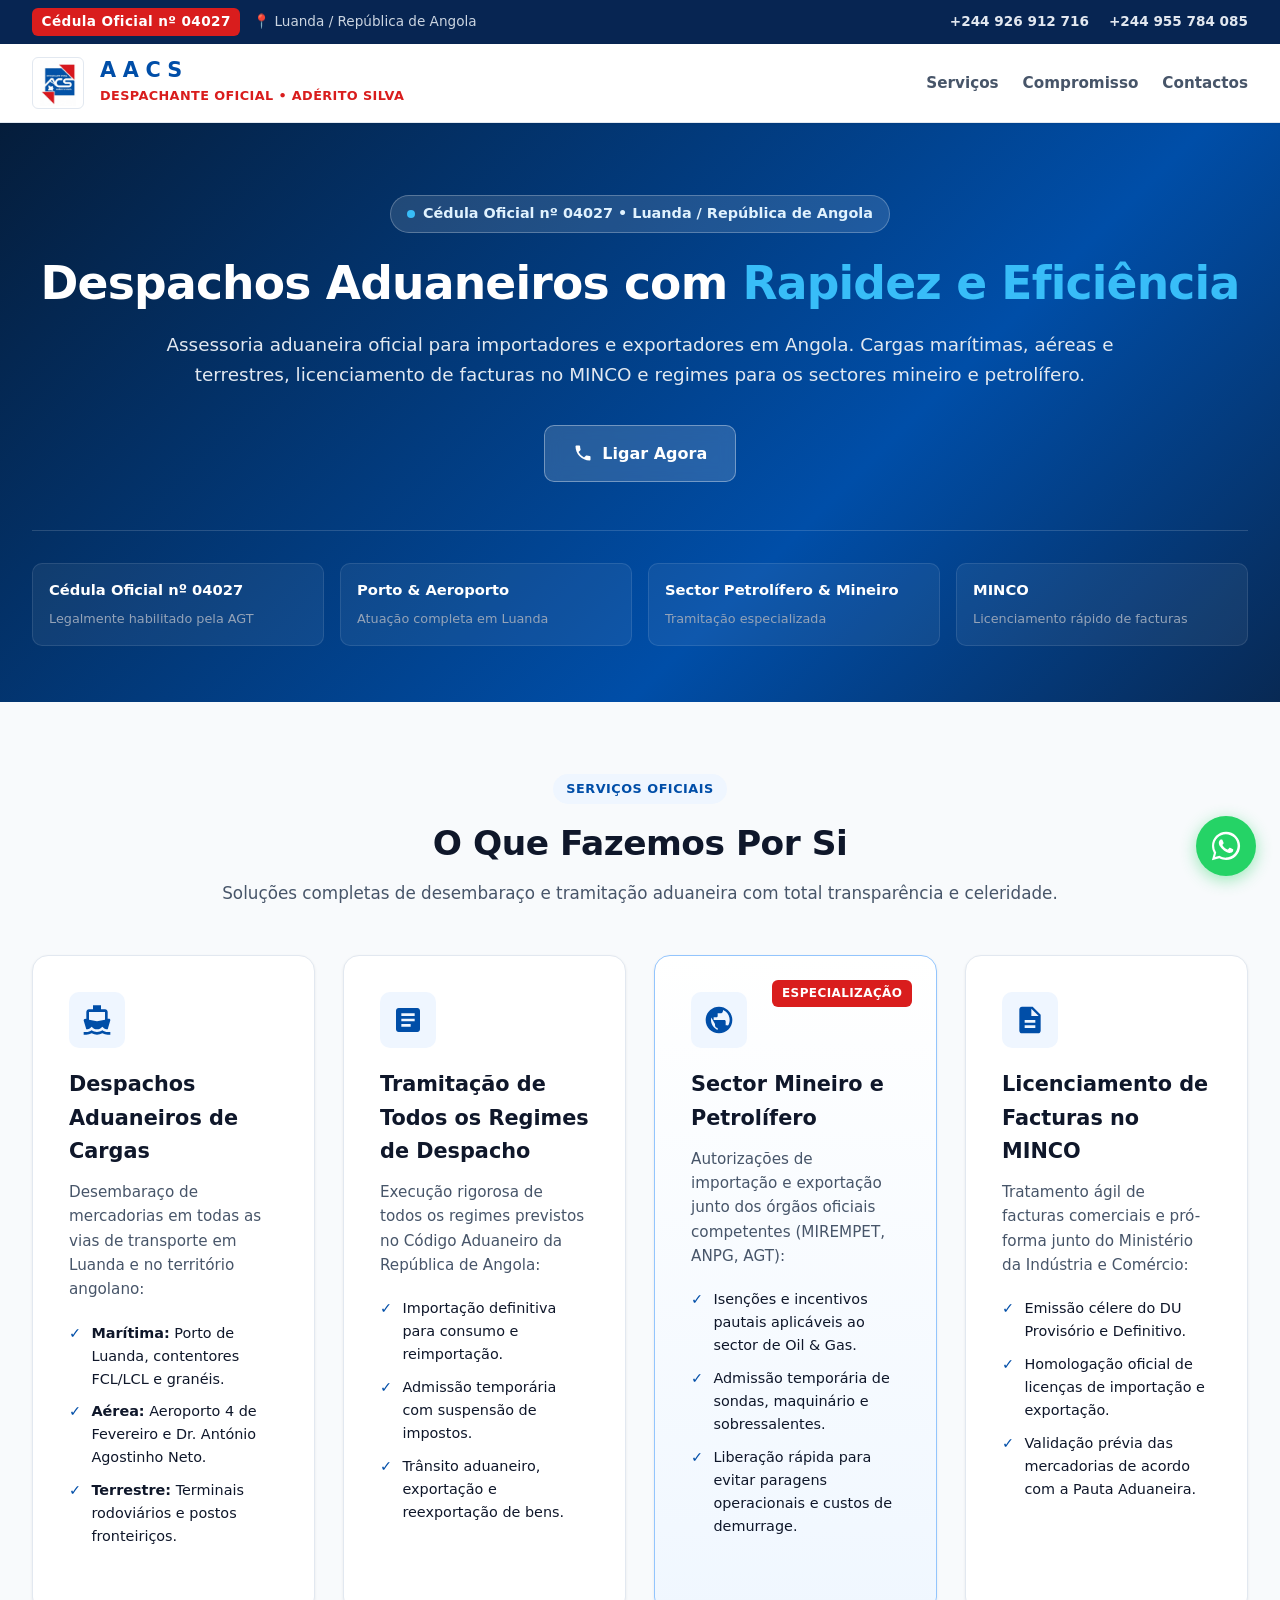
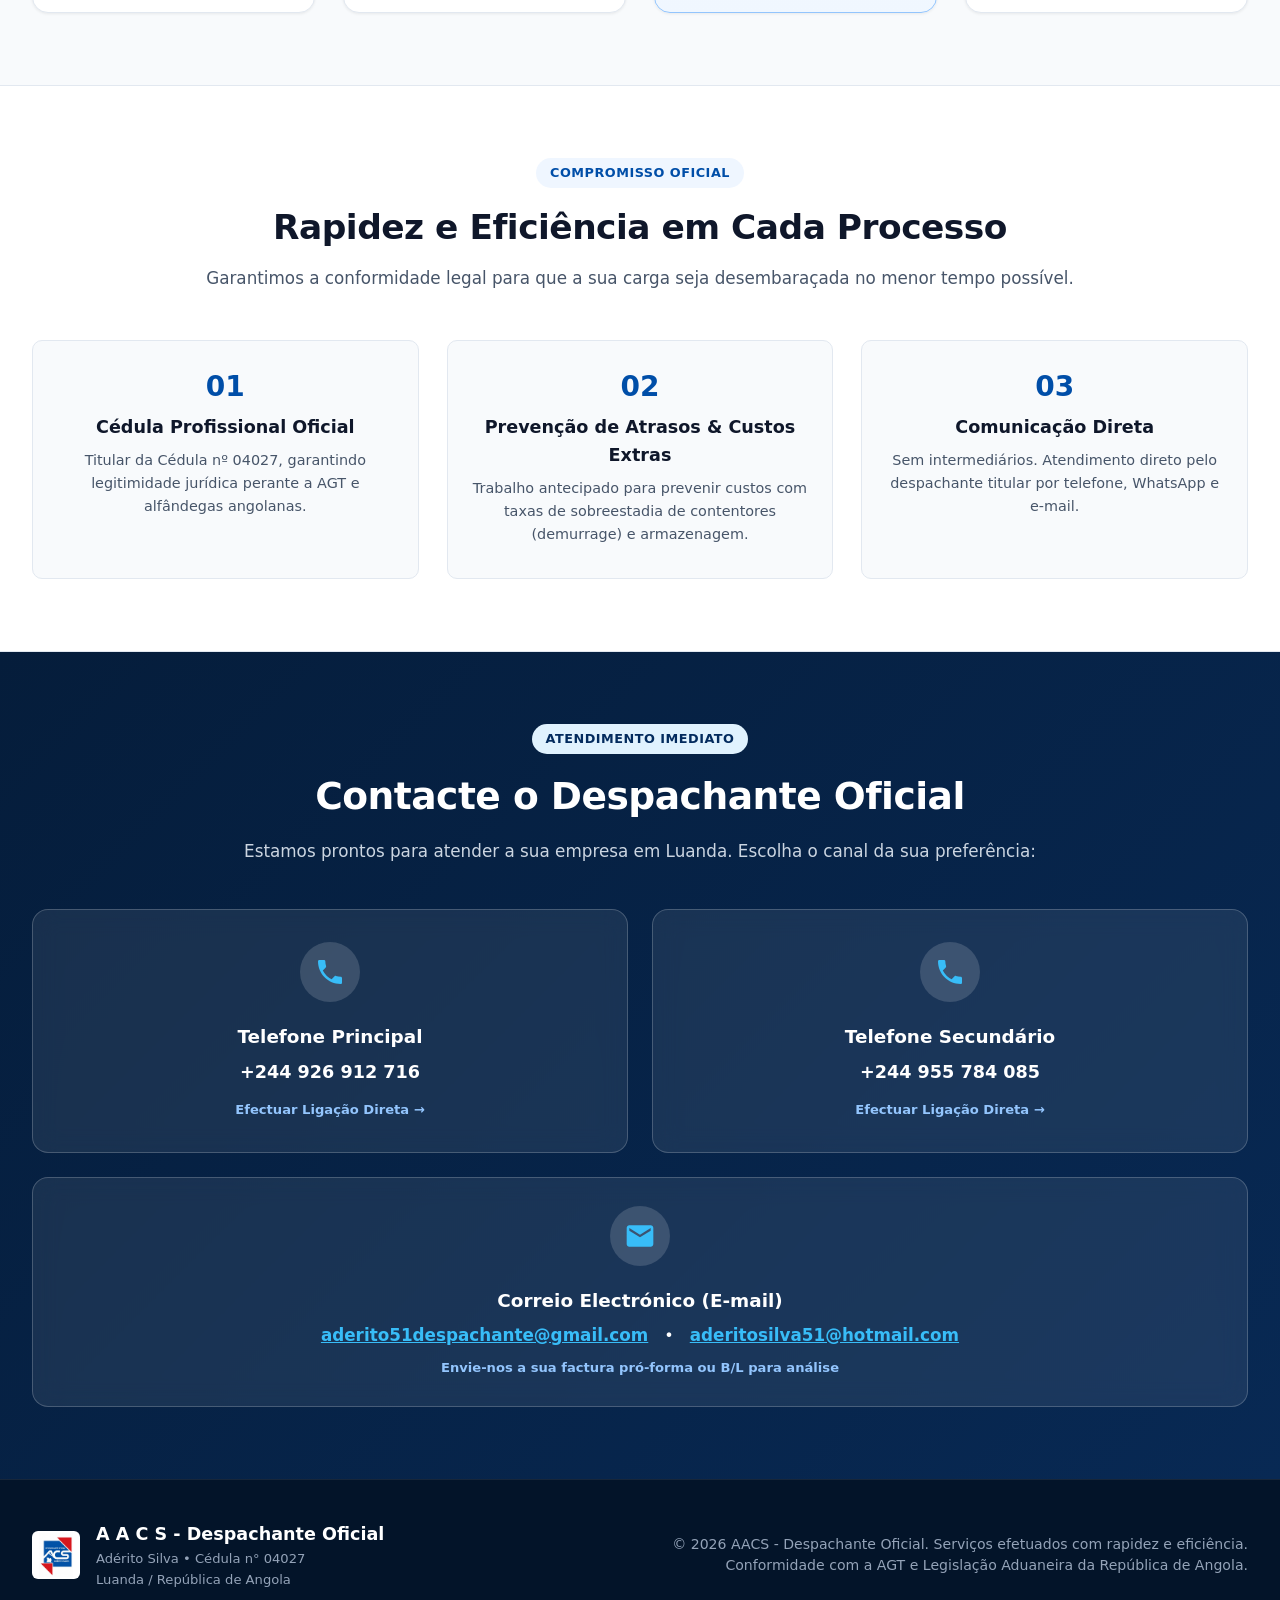
==== commit 2bb49079: "Professionalize service details and simplify WhatsApp access" ====
--- a/index.html
+++ b/index.html
@@ -96,10 +96,6 @@
         <a href="/servicos">Serviços</a>
         <a href="/compromisso">Compromisso</a>
         <a href="/contactos">Contactos</a>
-        <a href="https://wa.me/244926912716?text=Ol%C3%A1%20Sr.%20Ad%C3%A9rito%20Silva,%20gostaria%20de%20solicitar%20os%20seus%20servi%C3%A7os%20de%20despachante%20oficial." target="_blank" class="btn-whatsapp-nav" rel="noopener">
-          <svg width="18" height="18" viewBox="0 0 24 24" fill="currentColor"><path d="M12.04 2c-5.46 0-9.91 4.45-9.91 9.91 0 1.75.46 3.45 1.32 4.95L2.05 22l5.25-1.38c1.45.79 3.08 1.21 4.74 1.21 5.46 0 9.91-4.45 9.91-9.91 0-2.65-1.03-5.14-2.9-7.01A9.816 9.816 0 0012.04 2zM12 20.25c-1.5 0-2.98-.4-4.28-1.16l-.31-.18-3.18.83.85-3.1-.2-.32a8.214 8.214 0 01-1.26-4.41c0-4.57 3.72-8.29 8.29-8.29 2.21 0 4.29.86 5.86 2.42 1.56 1.57 2.42 3.65 2.42 5.86 0 4.58-3.72 8.29-8.29 8.29zm4.55-6.2c-.25-.12-1.47-.72-1.7-.81-.23-.08-.39-.12-.56.12-.17.25-.64.81-.79.97-.14.17-.29.19-.54.06-.25-.12-1.05-.39-2-1.23-.74-.66-1.24-1.47-1.39-1.72-.14-.25-.02-.38.11-.51.11-.11.25-.29.37-.43.12-.14.17-.25.25-.41.08-.17.04-.31-.02-.43s-.56-1.34-.76-1.84c-.2-.48-.41-.42-.56-.43h-.48c-.17 0-.44.06-.67.31-.23.25-.88.86-.88 2.1 0 1.24.9 2.44 1.03 2.61.12.17 1.78 2.71 4.3 3.8.6.26 1.07.41 1.44.53.6.19 1.15.16 1.58.1.48-.07 1.47-.6 1.68-1.18.21-.58.21-1.07.15-1.18-.06-.11-.23-.17-.48-.29z"/></svg>
-          <span>WhatsApp</span>
-        </a>
       </nav>
     </div>
   </header>
@@ -120,10 +116,6 @@
 
       <!-- Immediate Contact Action Buttons -->
       <div class="hero-buttons">
-        <a href="https://wa.me/244926912716?text=Ol%C3%A1%20Sr.%20Ad%C3%A9rito,%20gostaria%20de%20tratar%20de%20um%20despacho%20aduaneiro." target="_blank" class="btn btn-whatsapp" rel="noopener">
-          <svg width="22" height="22" viewBox="0 0 24 24" fill="currentColor"><path d="M12.04 2c-5.46 0-9.91 4.45-9.91 9.91 0 1.75.46 3.45 1.32 4.95L2.05 22l5.25-1.38c1.45.79 3.08 1.21 4.74 1.21 5.46 0 9.91-4.45 9.91-9.91 0-2.65-1.03-5.14-2.9-7.01A9.816 9.816 0 0012.04 2zM12 20.25c-1.5 0-2.98-.4-4.28-1.16l-.31-.18-3.18.83.85-3.1-.2-.32a8.214 8.214 0 01-1.26-4.41c0-4.57 3.72-8.29 8.29-8.29 2.21 0 4.29.86 5.86 2.42 1.56 1.57 2.42 3.65 2.42 5.86 0 4.58-3.72 8.29-8.29 8.29zm4.55-6.2c-.25-.12-1.47-.72-1.7-.81-.23-.08-.39-.12-.56.12-.17.25-.64.81-.79.97-.14.17-.29.19-.54.06-.25-.12-1.05-.39-2-1.23-.74-.66-1.24-1.47-1.39-1.72-.14-.25-.02-.38.11-.51.11-.11.25-.29.37-.43.12-.14.17-.25.25-.41.08-.17.04-.31-.02-.43s-.56-1.34-.76-1.84c-.2-.48-.41-.42-.56-.43h-.48c-.17 0-.44.06-.67.31-.23.25-.88.86-.88 2.1 0 1.24.9 2.44 1.03 2.61.12.17 1.78 2.71 4.3 3.8.6.26 1.07.41 1.44.53.6.19 1.15.16 1.58.1.48-.07 1.47-.6 1.68-1.18.21-.58.21-1.07.15-1.18-.06-.11-.23-.17-.48-.29z"/></svg>
-          <span>Contactar no WhatsApp (+244 926 912 716)</span>
-        </a>
         <a href="tel:+244926912716" class="btn btn-call">
           <svg width="20" height="20" viewBox="0 0 24 24" fill="currentColor"><path d="M6.62 10.79a15.053 15.053 0 006.59 6.59l2.2-2.2c.27-.27.67-.36 1.02-.24 1.12.37 2.33.57 3.57.57.55 0 1 .45 1 1V20c0 .55-.45 1-1 1-9.39 0-17-7.61-17-17 0-.55.45-1 1-1h3.5c.55 0 1 .45 1 1 0 1.25.2 2.45.57 3.57.11.35.03.74-.25 1.02l-2.2 2.2z"/></svg>
           <span>Ligar Agora</span>
@@ -176,9 +168,6 @@
             <li><strong>Aérea:</strong> Aeroporto 4 de Fevereiro e Dr. António Agostinho Neto.</li>
             <li><strong>Terrestre:</strong> Terminais rodoviários e postos fronteiriços.</li>
           </ul>
-          <a href="https://wa.me/244926912716?text=Ol%C3%A1%20Sr.%20Ad%C3%A9rito,%20preciso%20de%20despacho%20aduaneiro%20de%20carga." target="_blank" class="card-btn-whatsapp" rel="noopener">
-            Falar no WhatsApp sobre Despacho &rarr;
-          </a>
         </div>
 
         <!-- 2. Tramitação de Todos os Regimes -->
@@ -195,9 +184,6 @@
             <li>Admissão temporária com suspensão de impostos.</li>
             <li>Trânsito aduaneiro, exportação e reexportação de bens.</li>
           </ul>
-          <a href="https://wa.me/244926912716?text=Ol%C3%A1%20Sr.%20Ad%C3%A9rito,%20gostaria%20de%20orienta%C3%A7%C3%A3o%20sobre%20regimes%20aduaneiros." target="_blank" class="card-btn-whatsapp" rel="noopener">
-            Falar no WhatsApp sobre Regimes &rarr;
-          </a>
         </div>
 
         <!-- 3. Autorizações de Importação e Exportação (Sector Mineiro e Petrolífero) -->
@@ -215,9 +201,6 @@
             <li>Admissão temporária de sondas, maquinário e sobressalentes.</li>
             <li>Liberação rápida para evitar paragens operacionais e custos de demurrage.</li>
           </ul>
-          <a href="https://wa.me/244926912716?text=Ol%C3%A1%20Sr.%20Ad%C3%A9rito,%20preciso%20de%20apoio%20aduaneiro%20para%20o%20sector%20petrol%C3%ADfero/mineiro." target="_blank" class="card-btn-whatsapp" rel="noopener">
-            Falar no WhatsApp sobre Sector Petrolífero &rarr;
-          </a>
         </div>
 
         <!-- 4. Licenciamento de Facturas no MINCO -->
@@ -234,9 +217,6 @@
             <li>Homologação oficial de licenças de importação e exportação.</li>
             <li>Validação prévia das mercadorias de acordo com a Pauta Aduaneira.</li>
           </ul>
-          <a href="https://wa.me/244926912716?text=Ol%C3%A1%20Sr.%20Ad%C3%A9rito,%20preciso%20de%20licenciar%20uma%20factura%20no%20MINCO." target="_blank" class="card-btn-whatsapp" rel="noopener">
-            Falar no WhatsApp sobre MINCO &rarr;
-          </a>
         </div>
       </div>
     </div>
@@ -282,16 +262,6 @@
         </p>
 
         <div class="contact-cards-grid">
-          <!-- WhatsApp Card -->
-          <a href="https://wa.me/244926912716?text=Ol%C3%A1%20Sr.%20Ad%C3%A9rito,%20gostaria%20de%20solicitar%20os%20seus%20servi%C3%A7os%20de%20despachante." target="_blank" class="contact-card card-wa" rel="noopener">
-            <div class="c-icon">
-              <svg width="32" height="32" viewBox="0 0 24 24" fill="currentColor"><path d="M12.04 2c-5.46 0-9.91 4.45-9.91 9.91 0 1.75.46 3.45 1.32 4.95L2.05 22l5.25-1.38c1.45.79 3.08 1.21 4.74 1.21 5.46 0 9.91-4.45 9.91-9.91 0-2.65-1.03-5.14-2.9-7.01A9.816 9.816 0 0012.04 2zM12 20.25c-1.5 0-2.98-.4-4.28-1.16l-.31-.18-3.18.83.85-3.1-.2-.32a8.214 8.214 0 01-1.26-4.41c0-4.57 3.72-8.29 8.29-8.29 2.21 0 4.29.86 5.86 2.42 1.56 1.57 2.42 3.65 2.42 5.86 0 4.58-3.72 8.29-8.29 8.29zm4.55-6.2c-.25-.12-1.47-.72-1.7-.81-.23-.08-.39-.12-.56.12-.17.25-.64.81-.79.97-.14.17-.29.19-.54.06-.25-.12-1.05-.39-2-1.23-.74-.66-1.24-1.47-1.39-1.72-.14-.25-.02-.38.11-.51.11-.11.25-.29.37-.43.12-.14.17-.25.25-.41.08-.17.04-.31-.02-.43s-.56-1.34-.76-1.84c-.2-.48-.41-.42-.56-.43h-.48c-.17 0-.44.06-.67.31-.23.25-.88.86-.88 2.1 0 1.24.9 2.44 1.03 2.61.12.17 1.78 2.71 4.3 3.8.6.26 1.07.41 1.44.53.6.19 1.15.16 1.58.1.48-.07 1.47-.6 1.68-1.18.21-.58.21-1.07.15-1.18-.06-.11-.23-.17-.48-.29z"/></svg>
-            </div>
-            <h4>WhatsApp Direto</h4>
-            <span class="c-val">+244 926 912 716</span>
-            <span class="c-action">Iniciar Conversa no WhatsApp &rarr;</span>
-          </a>
-
           <!-- Telefone Principal -->
           <a href="tel:+244926912716" class="contact-card">
             <div class="c-icon">
--- a/assets/css/styles.css
+++ b/assets/css/styles.css
@@ -217,6 +217,11 @@
   color: var(--primary);
 }
 
+.nav a[aria-current="page"] {
+  color: var(--primary);
+  font-weight: 800;
+}
+
 .btn-whatsapp-nav {
   display: inline-flex;
   align-items: center;
@@ -530,6 +535,93 @@
   gap: 0.6rem;
 }
 
+/* Página detalhada de serviços */
+.services-page {
+  background: #f8fafc;
+}
+
+.services-detail-grid {
+  display: grid;
+  grid-template-columns: repeat(2, minmax(0, 1fr));
+  gap: 1.75rem;
+}
+
+.service-detail-card {
+  display: flex;
+  flex-direction: column;
+  gap: 1.35rem;
+  padding: 2.25rem;
+  border: 1px solid var(--border);
+  border-radius: var(--radius-lg);
+  background: #ffffff;
+  box-shadow: var(--shadow-sm);
+}
+
+.service-detail-card.featured-detail {
+  border-color: #93c5fd;
+  background: linear-gradient(180deg, #ffffff 0%, #f0f7ff 100%);
+}
+
+.service-detail-head {
+  display: flex;
+  align-items: center;
+  gap: 1rem;
+}
+
+.service-detail-head .icon-box {
+  flex: 0 0 56px;
+  margin-bottom: 0;
+  font-size: 1.55rem;
+}
+
+.service-number {
+  display: block;
+  margin-bottom: 0.15rem;
+  color: var(--primary);
+  font-size: 0.75rem;
+  font-weight: 800;
+  letter-spacing: 0.08em;
+  text-transform: uppercase;
+}
+
+.service-detail-card h3 {
+  font-size: 1.35rem;
+  line-height: 1.25;
+}
+
+.service-lead {
+  color: var(--text-muted);
+  font-size: 0.98rem;
+}
+
+.service-columns {
+  display: grid;
+  grid-template-columns: repeat(2, minmax(0, 1fr));
+  gap: 1.5rem;
+  flex: 1;
+}
+
+.service-columns h4 {
+  margin-bottom: 0.75rem;
+  color: var(--primary-dark);
+  font-size: 0.92rem;
+  text-transform: uppercase;
+  letter-spacing: 0.04em;
+}
+
+.service-note {
+  padding: 1rem 1.1rem;
+  border-left: 4px solid var(--primary);
+  border-radius: 0 var(--radius-sm) var(--radius-sm) 0;
+  background: var(--primary-light);
+  color: var(--text-muted);
+  font-size: 0.9rem;
+}
+
+.service-note strong {
+  color: var(--primary-dark);
+}
+
 /* ==========================================================================
    Commitment / Diferenciais
    ========================================================================== */
@@ -603,7 +695,7 @@
 
 .contact-cards-grid {
   display: grid;
-  grid-template-columns: repeat(3, 1fr);
+  grid-template-columns: repeat(2, minmax(0, 1fr));
   gap: 1.5rem;
 }
 
@@ -678,7 +770,7 @@
 }
 
 .contact-card.full-width {
-  grid-column: span 3;
+  grid-column: span 2;
   padding: 1.75rem 1.5rem;
 }
 
@@ -817,6 +909,10 @@
     grid-template-columns: 1fr;
   }
 
+  .services-detail-grid {
+    grid-template-columns: 1fr;
+  }
+
   .commitment-grid {
     grid-template-columns: 1fr;
   }
@@ -876,24 +972,7 @@
   }
 
   .nav {
-    gap: 0;
-  }
-
-  .nav > a:not(.btn-whatsapp-nav) {
     display: none;
-  }
-
-  .btn-whatsapp-nav {
-    padding: 0.55rem 0.8rem;
-  }
-
-  .btn-whatsapp-nav span {
-    font-size: 0;
-  }
-
-  .btn-whatsapp-nav span::after {
-    content: 'Contactar';
-    font-size: 0.82rem;
   }
 
   .hero {
@@ -902,6 +981,15 @@
 
   .service-card {
     padding: 1.5rem;
+  }
+
+  .service-detail-card {
+    padding: 1.4rem;
+  }
+
+  .service-columns {
+    grid-template-columns: 1fr;
+    gap: 1rem;
   }
 
   .contact-box h2,
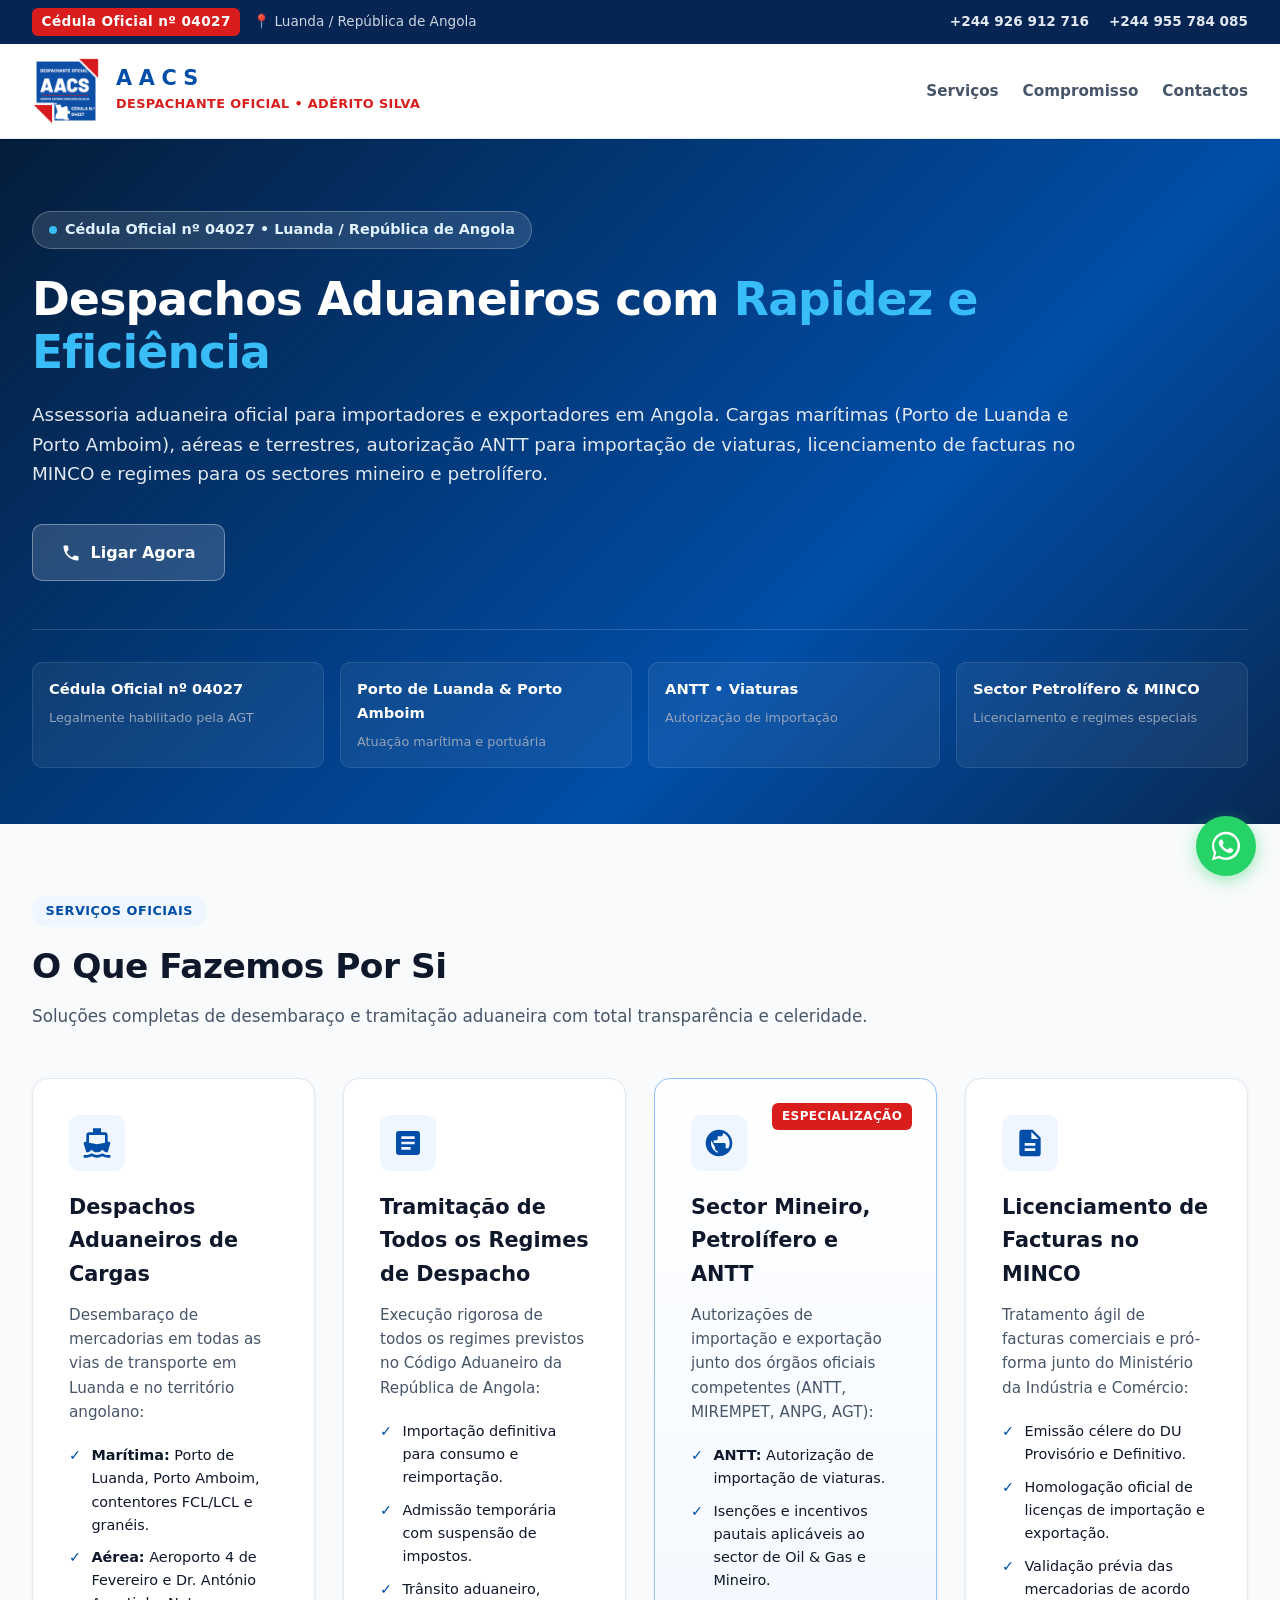
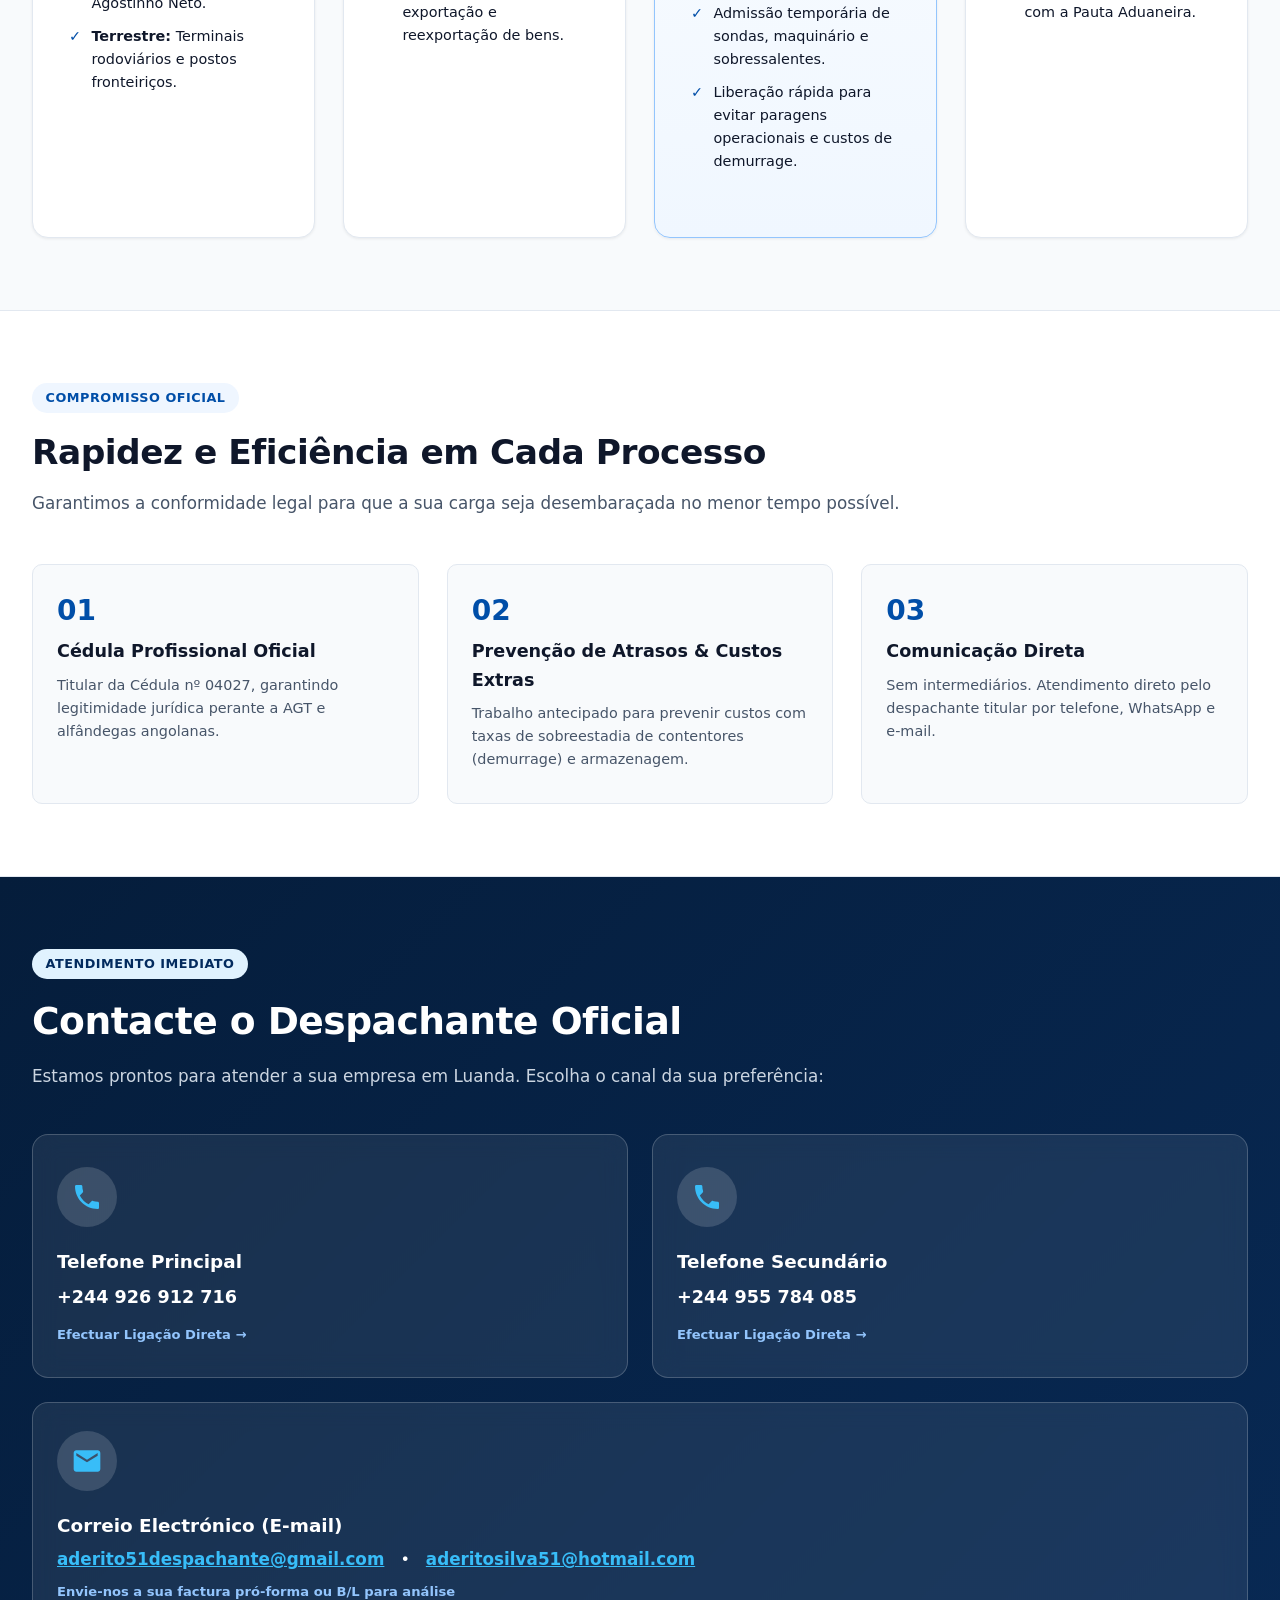
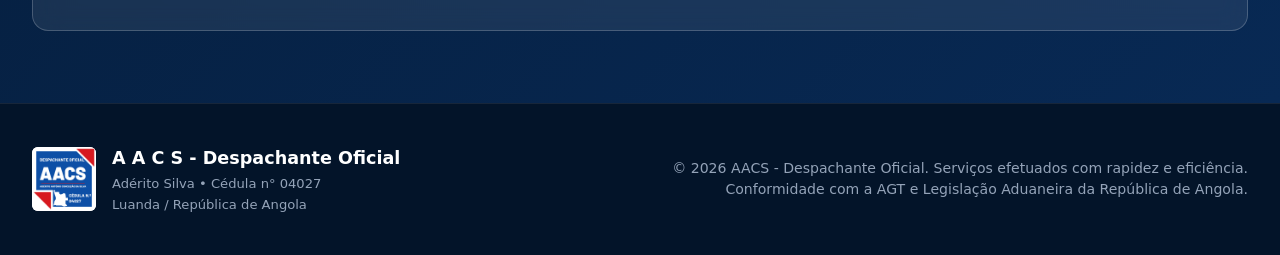
==== commit 597760c5: "Add Porto Amboim and ANTT vehicle import authorization" ====
--- a/index.html
+++ b/index.html
@@ -8,8 +8,8 @@
   <!-- SEO Meta Tags -->
   <title>AACS - Despachante Oficial Adérito Silva | Cédula nº 04027 | Luanda, Angola</title>
   <meta name="title" content="AACS - Despachante Oficial Adérito Silva | Cédula nº 04027 | Luanda, Angola">
-  <meta name="description" content="AACS Despachante Oficial Adérito Silva (Cédula nº 04027) em Luanda, Angola. Despachos aduaneiros marítimos, aéreos e terrestres, licenciamento MINCO e sector petrolífero e mineiro. Serviços com rapidez e eficiência.">
-  <meta name="keywords" content="despachante oficial luanda, despachante angola, aderito silva despachante, cedula 04027, desembaraço aduaneiro angola, licenciamento minco luanda, despacho maritimo porto luanda, despacho aereo luanda, sector petrolifero angola">
+  <meta name="description" content="AACS Despachante Oficial Adérito Silva (Cédula nº 04027) em Luanda, Angola. Despachos aduaneiros marítimos (Porto de Luanda e Porto Amboim), aéreos e terrestres, autorização ANTT para importação de viaturas, licenciamento MINCO e sectores petrolífero e mineiro. Serviços com rapidez e eficiência.">
+  <meta name="keywords" content="despachante oficial luanda, despachante angola, aderito silva despachante, cedula 04027, desembaraço aduaneiro angola, porto de luanda, porto amboim despacho, importacao de viaturas angola, antt autorizacao viaturas, licenciamento minco luanda, despacho aereo luanda, sector petrolifero angola">
   <meta name="author" content="Adérito Silva - Despachante Oficial">
   <meta name="robots" content="index, follow">
   <meta name="theme-color" content="#072552">
@@ -19,7 +19,7 @@
   <meta property="og:type" content="business.business">
   <meta property="og:url" content="https://aderitodespachante.vercel.app/">
   <meta property="og:title" content="AACS - Despachante Oficial Adérito Silva | Cédula nº 04027">
-  <meta property="og:description" content="Despachos aduaneiros marítimos, aéreos e terrestres, licenciamento de facturas no MINCO e sector mineiro e petrolífero em Luanda, Angola.">
+  <meta property="og:description" content="Despachos aduaneiros marítimos (Porto de Luanda, Porto Amboim), aéreos e terrestres, autorização ANTT para viaturas, licenciamento de facturas no MINCO e sector mineiro e petrolífero em Luanda, Angola.">
   <meta property="og:image" content="https://aderitodespachante.vercel.app/assets/images/logo.png">
   <meta property="og:image:alt" content="Logotipo AACS - Despachante Oficial Adérito Silva">
   <meta property="og:locale" content="pt_AO">
@@ -111,7 +111,7 @@
         Despachos Aduaneiros com <span class="highlight">Rapidez e Eficiência</span>
       </h2>
       <p class="hero-subtitle">
-        Assessoria aduaneira oficial para importadores e exportadores em Angola. Cargas marítimas, aéreas e terrestres, licenciamento de facturas no MINCO e regimes para os sectores mineiro e petrolífero.
+        Assessoria aduaneira oficial para importadores e exportadores em Angola. Cargas marítimas (Porto de Luanda e Porto Amboim), aéreas e terrestres, autorização ANTT para importação de viaturas, licenciamento de facturas no MINCO e regimes para os sectores mineiro e petrolífero.
       </p>
 
       <!-- Immediate Contact Action Buttons -->
@@ -129,16 +129,16 @@
           <span>Legalmente habilitado pela AGT</span>
         </div>
         <div class="feat-item">
-          <strong>Porto & Aeroporto</strong>
-          <span>Atuação completa em Luanda</span>
+          <strong>Porto de Luanda & Porto Amboim</strong>
+          <span>Atuação marítima e portuária</span>
         </div>
         <div class="feat-item">
-          <strong>Sector Petrolífero & Mineiro</strong>
-          <span>Tramitação especializada</span>
+          <strong>ANTT • Viaturas</strong>
+          <span>Autorização de importação</span>
         </div>
         <div class="feat-item">
-          <strong>MINCO</strong>
-          <span>Licenciamento rápido de facturas</span>
+          <strong>Sector Petrolífero & MINCO</strong>
+          <span>Licenciamento e regimes especiais</span>
         </div>
       </div>
     </div>
@@ -164,7 +164,7 @@
             Desembaraço de mercadorias em todas as vias de transporte em Luanda e no território angolano:
           </p>
           <ul class="check-list">
-            <li><strong>Marítima:</strong> Porto de Luanda, contentores FCL/LCL e granéis.</li>
+            <li><strong>Marítima:</strong> Porto de Luanda, Porto Amboim, contentores FCL/LCL e granéis.</li>
             <li><strong>Aérea:</strong> Aeroporto 4 de Fevereiro e Dr. António Agostinho Neto.</li>
             <li><strong>Terrestre:</strong> Terminais rodoviários e postos fronteiriços.</li>
           </ul>
@@ -186,18 +186,19 @@
           </ul>
         </div>
 
-        <!-- 3. Autorizações de Importação e Exportação (Sector Mineiro e Petrolífero) -->
+        <!-- 3. Autorizações de Importação e Exportação (Sector Mineiro, Petrolífero e ANTT) -->
         <div class="service-card featured">
           <div class="icon-box">
             <svg width="32" height="32" viewBox="0 0 24 24" fill="currentColor"><path d="M12 2C6.48 2 2 6.48 2 12s4.48 10 10 10 10-4.48 10-10S17.52 2 12 2zm1 17.93c-3.95-.49-7-3.85-7-7.93 0-.62.08-1.21.21-1.79L9 15v1c0 1.1.9 2 2 2v1.93zm6.9-2.54c-.26-.81-1-1.39-1.9-1.39h-1v-3c0-.55-.45-1-1-1H8v-2h2c.55 0 1-.45 1-1V7h2c1.1 0 2-.9 2-2v-.41c2.93 1.19 5 4.06 5 7.41 0 2.08-.8 3.97-2.1 5.39z"/></svg>
           </div>
           <span class="badge-featured">Especialização</span>
-          <h3>Sector Mineiro e Petrolífero</h3>
+          <h3>Sector Mineiro, Petrolífero e ANTT</h3>
           <p>
-            Autorizações de importação e exportação junto dos órgãos oficiais competentes (MIREMPET, ANPG, AGT):
+            Autorizações de importação e exportação junto dos órgãos oficiais competentes (ANTT, MIREMPET, ANPG, AGT):
           </p>
           <ul class="check-list">
-            <li>Isenções e incentivos pautais aplicáveis ao sector de Oil & Gas.</li>
+            <li><strong>ANTT:</strong> Autorização de importação de viaturas.</li>
+            <li>Isenções e incentivos pautais aplicáveis ao sector de Oil & Gas e Mineiro.</li>
             <li>Admissão temporária de sondas, maquinário e sobressalentes.</li>
             <li>Liberação rápida para evitar paragens operacionais e custos de demurrage.</li>
           </ul>
--- a/assets/css/styles.css
+++ b/assets/css/styles.css
@@ -86,9 +86,10 @@
 
 .container {
   width: 100%;
-  max-width: 1440px;
+  max-width: none;
   margin: 0 auto;
-  padding: 0 2rem;
+  padding-right: clamp(1.25rem, 2.5vw, 3rem);
+  padding-left: clamp(1.25rem, 2.5vw, 3rem);
 }
 
 /* ==========================================================================
@@ -175,13 +176,11 @@
 }
 
 .brand-logo {
-  width: 52px;
-  height: 52px;
+  width: 68px;
+  height: 68px;
   object-fit: contain;
   background: #fff;
-  border: 1px solid var(--border);
   border-radius: var(--radius-sm);
-  padding: 2px;
 }
 
 .brand-text h1 {
@@ -249,11 +248,11 @@
   background: linear-gradient(135deg, #051d3b 0%, #004ea8 65%, #082954 100%);
   color: #ffffff;
   padding: 4.5rem 0 3.5rem;
-  text-align: center;
+  text-align: left;
 }
 
 .hero-container {
-  max-width: 1440px;
+  max-width: none;
 }
 
 .hero-badge {
@@ -278,6 +277,7 @@
 }
 
 .hero-title {
+  max-width: 1050px;
   font-size: 2.85rem;
   font-weight: 800;
   line-height: 1.18;
@@ -293,13 +293,13 @@
   font-size: 1.15rem;
   color: #e2e8f0;
   line-height: 1.6;
-  margin: 0 auto 2.25rem;
-  max-width: 980px;
+  margin: 0 0 2.25rem;
+  max-width: 1050px;
 }
 
 .hero-buttons {
   display: flex;
-  justify-content: center;
+  justify-content: flex-start;
   align-items: center;
   gap: 1rem;
   flex-wrap: wrap;
@@ -380,9 +380,9 @@
 }
 
 .section-title-wrap {
-  text-align: center;
-  max-width: 920px;
-  margin: 0 auto 3rem;
+  text-align: left;
+  max-width: 1100px;
+  margin: 0 0 3rem;
 }
 
 .tag {
@@ -643,7 +643,7 @@
   border: 1px solid var(--border);
   border-radius: var(--radius-md);
   padding: 2rem 1.5rem;
-  text-align: center;
+  text-align: left;
 }
 
 .commit-item .num {
@@ -675,9 +675,9 @@
 }
 
 .contact-box {
-  text-align: center;
-  max-width: 1280px;
-  margin: 0 auto;
+  text-align: left;
+  max-width: none;
+  margin: 0;
 }
 
 .contact-box h2 {
@@ -707,8 +707,8 @@
   padding: 2rem 1.5rem;
   display: flex;
   flex-direction: column;
-  align-items: center;
-  text-align: center;
+  align-items: flex-start;
+  text-align: left;
   transition: var(--transition);
   color: #ffffff;
 }
@@ -777,7 +777,7 @@
 .email-links {
   display: flex;
   align-items: center;
-  justify-content: center;
+  justify-content: flex-start;
   gap: 1rem;
   flex-wrap: wrap;
   margin-bottom: 0.5rem;
@@ -821,12 +821,11 @@
 }
 
 .footer-logo {
-  width: 48px;
-  height: 48px;
+  width: 64px;
+  height: 64px;
   object-fit: contain;
   background: #fff;
   border-radius: var(--radius-sm);
-  padding: 2px;
 }
 
 .footer-brand h3 {
